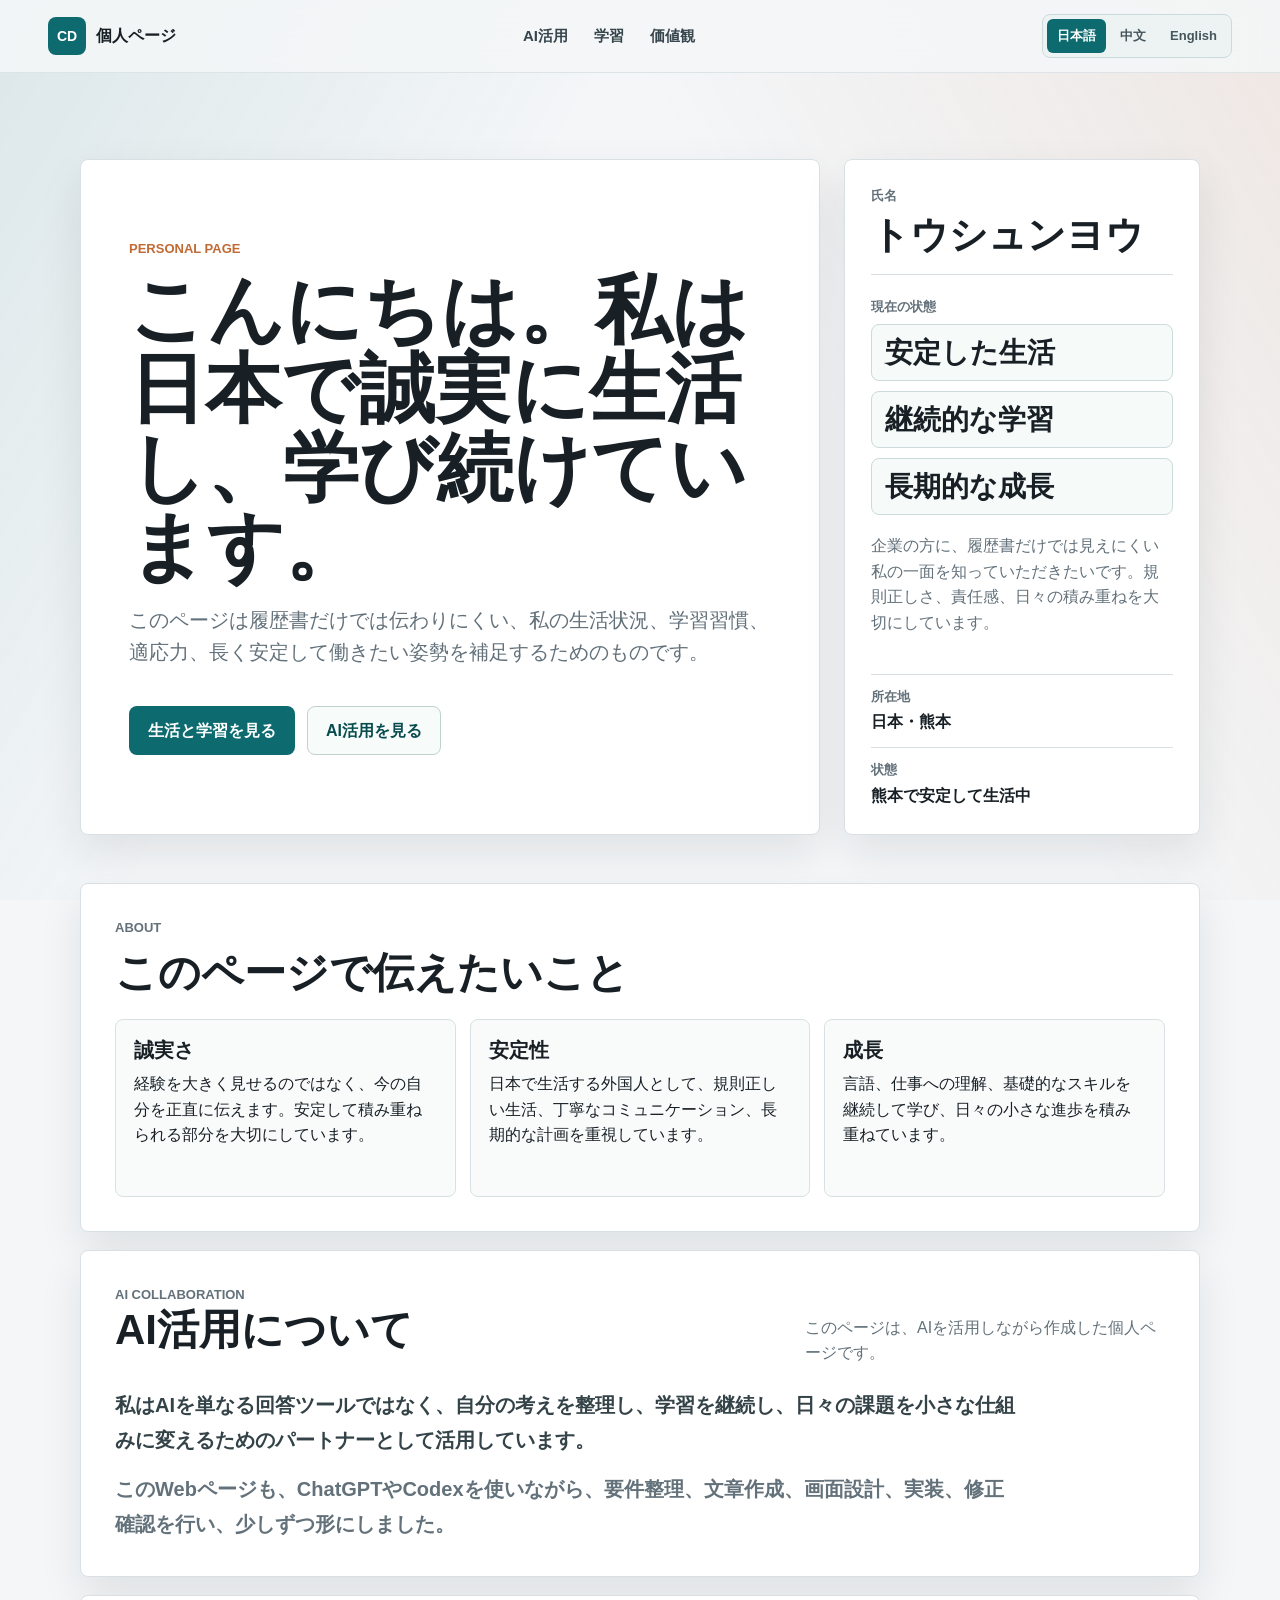
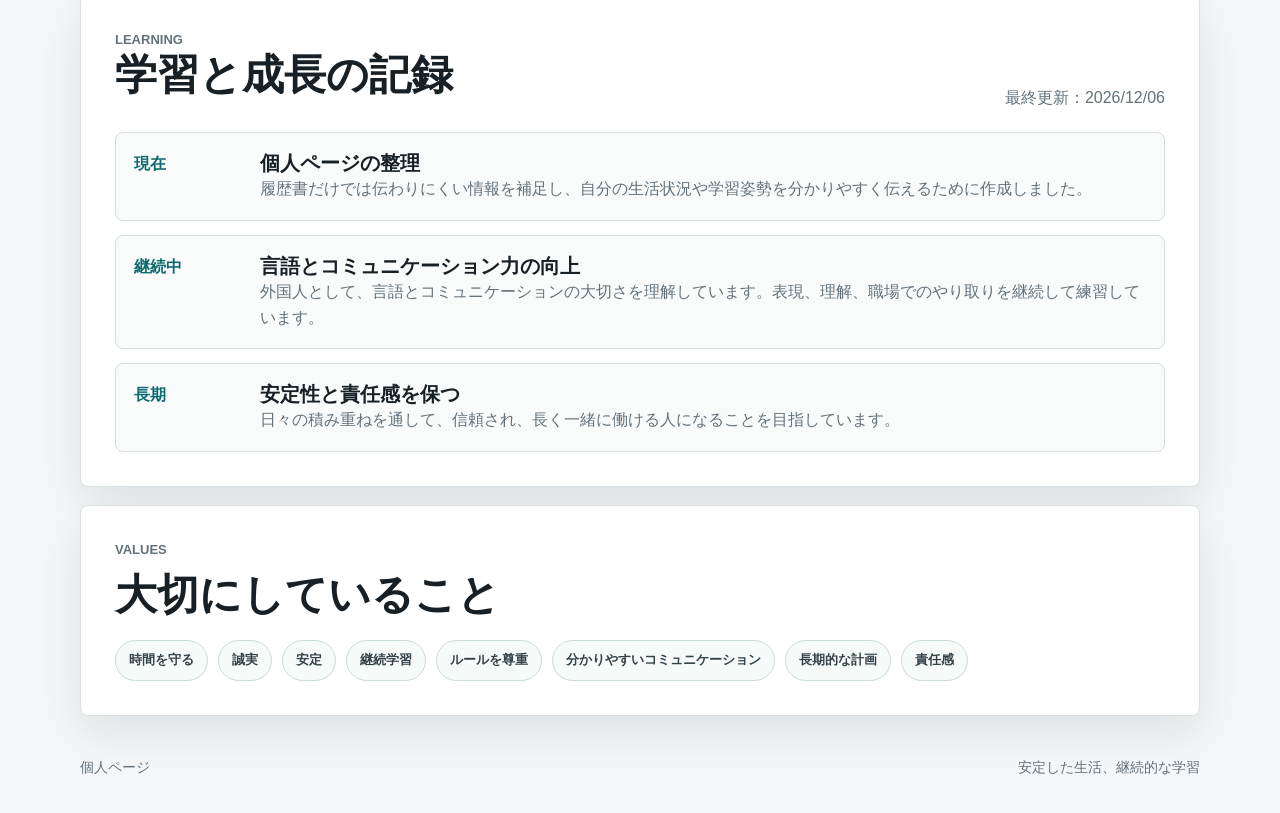
==== index.html @ b08c74b3 "Make AI section easier to find" ====
<!doctype html>
<html lang="ja">
  <head>
    <meta charset="utf-8" />
    <meta name="viewport" content="width=device-width, initial-scale=1" />
    <meta
      name="description"
      content="日本での安定した生活、学習習慣、適応力を伝える個人ページ。"
      data-i18n-attr="content:metaDescription"
    />
    <title data-i18n="pageTitle">個人ページ</title>
    <link rel="stylesheet" href="./style.css" />
  </head>
  <body>
    <header class="site-header">
      <a class="brand" href="#top" aria-label="トップへ戻る" data-i18n-attr="aria-label:brandAria">
        <span class="brand-mark">CD</span>
        <span data-i18n="brand">個人ページ</span>
      </a>
      <nav class="nav" aria-label="ページ内ナビゲーション" data-i18n-attr="aria-label:navAria">
        <a href="#ai" data-i18n="navAi">AI活用</a>
        <a href="#learning" data-i18n="navLearning">学習</a>
        <a href="#values" data-i18n="navValues">価値観</a>
      </nav>
      <div class="language-switcher" aria-label="Language selector">
        <button class="language-button active" type="button" data-lang="ja">日本語</button>
        <button class="language-button" type="button" data-lang="zh">中文</button>
        <button class="language-button" type="button" data-lang="en">English</button>
      </div>
    </header>

    <main id="top">
      <section class="hero">
        <div class="hero-content">
          <p class="eyebrow">Personal Page</p>
          <h1 data-i18n="heroTitle">こんにちは。私は日本で誠実に生活し、学び続けています。</h1>
          <p class="hero-copy" data-i18n="heroCopy">
            このページは履歴書だけでは伝わりにくい、私の生活状況、学習習慣、適応力、長く安定して働きたい姿勢を補足するためのものです。
          </p>
          <div class="hero-actions" aria-label="主な操作" data-i18n-attr="aria-label:heroActionsAria">
            <a class="button primary" href="#learning" data-i18n="heroPrimary">生活と学習を見る</a>
            <a class="button secondary" href="#ai" data-i18n="heroAi">AI活用を見る</a>
          </div>
        </div>

        <aside class="profile-panel" aria-label="個人概要" data-i18n-attr="aria-label:profileAria">
          <div class="profile-name">
            <p class="panel-label" data-i18n="nameLabel">氏名</p>
            <strong data-i18n="nameValue">トウシュンヨウ</strong>
          </div>
          <div>
            <p class="panel-label" data-i18n="profileLabel">現在の状態</p>
            <div class="profile-keywords" aria-label="現在の状態の要点" data-i18n-attr="aria-label:profileKeywordsAria">
              <span data-i18n="profileKeyword1">安定した生活</span>
              <span data-i18n="profileKeyword2">継続的な学習</span>
              <span data-i18n="profileKeyword3">長期的な成長</span>
            </div>
            <p data-i18n="profileCopy">
              企業の方に、履歴書だけでは見えにくい私の一面を知っていただきたいです。規則正しさ、責任感、日々の積み重ねを大切にしています。
            </p>
          </div>
          <dl class="quick-facts">
            <div>
              <dt data-i18n="factLocationLabel">所在地</dt>
              <dd data-i18n="factLocationValue">日本・熊本</dd>
            </div>
            <div>
              <dt data-i18n="factStatusLabel">状態</dt>
              <dd data-i18n="factStatusValue">熊本で安定して生活中</dd>
            </div>
          </dl>
        </aside>
      </section>

      <section class="section intro-section" aria-labelledby="about-title">
        <div class="section-heading">
          <p class="eyebrow">About</p>
          <h2 id="about-title" data-i18n="aboutTitle">このページで伝えたいこと</h2>
        </div>
        <div class="intro-grid">
          <article>
            <h3 data-i18n="aboutCard1Title">誠実さ</h3>
            <p data-i18n="aboutCard1Copy">経験を大きく見せるのではなく、今の自分を正直に伝えます。安定して積み重ねられる部分を大切にしています。</p>
          </article>
          <article>
            <h3 data-i18n="aboutCard2Title">安定性</h3>
            <p data-i18n="aboutCard2Copy">日本で生活する外国人として、規則正しい生活、丁寧なコミュニケーション、長期的な計画を重視しています。</p>
          </article>
          <article>
            <h3 data-i18n="aboutCard3Title">成長</h3>
            <p data-i18n="aboutCard3Copy">言語、仕事への理解、基礎的なスキルを継続して学び、日々の小さな進歩を積み重ねています。</p>
          </article>
        </div>
      </section>

      <section id="ai" class="section ai-section" aria-labelledby="ai-title">
        <div class="section-heading split">
          <div>
            <p class="eyebrow">AI Collaboration</p>
            <h2 id="ai-title" data-i18n="aiTitle">AI活用について</h2>
          </div>
          <p data-i18n="aiLead">このページは、AIを活用しながら作成した個人ページです。</p>
        </div>
        <div class="ai-copy">
          <p data-i18n="aiBody1">
            私はAIを単なる回答ツールではなく、自分の考えを整理し、学習を継続し、日々の課題を小さな仕組みに変えるためのパートナーとして活用しています。
          </p>
          <p data-i18n="aiBody2">
            このWebページも、ChatGPTやCodexを使いながら、要件整理、文章作成、画面設計、実装、修正確認を行い、少しずつ形にしました。
          </p>
        </div>
      </section>

      <section id="learning" class="section timeline-section" aria-labelledby="learning-title">
        <div class="section-heading split">
          <div>
            <p class="eyebrow">Learning</p>
            <h2 id="learning-title" data-i18n="learningTitle">学習と成長の記録</h2>
          </div>
          <p id="lastUpdated" data-i18n="lastUpdatedLoading">最終更新：読み込み中</p>
        </div>

        <div class="timeline">
          <article>
            <time datetime="2026-07" data-i18n="timeline1Time">現在</time>
            <div>
              <h3 data-i18n="timeline1Title">個人ページの整理</h3>
              <p data-i18n="timeline1Copy">履歴書だけでは伝わりにくい情報を補足し、自分の生活状況や学習姿勢を分かりやすく伝えるために作成しました。</p>
            </div>
          </article>
          <article>
            <time datetime="2026-07" data-i18n="timeline2Time">継続中</time>
            <div>
              <h3 data-i18n="timeline2Title">言語とコミュニケーション力の向上</h3>
              <p data-i18n="timeline2Copy">外国人として、言語とコミュニケーションの大切さを理解しています。表現、理解、職場でのやり取りを継続して練習しています。</p>
            </div>
          </article>
          <article>
            <time datetime="2026-07" data-i18n="timeline3Time">長期</time>
            <div>
              <h3 data-i18n="timeline3Title">安定性と責任感を保つ</h3>
              <p data-i18n="timeline3Copy">日々の積み重ねを通して、信頼され、長く一緒に働ける人になることを目指しています。</p>
            </div>
          </article>
        </div>
      </section>

      <section id="values" class="section values-section" aria-labelledby="values-title">
        <div class="section-heading">
          <p class="eyebrow">Values</p>
          <h2 id="values-title" data-i18n="valuesTitle">大切にしていること</h2>
        </div>
        <div class="skill-cloud" aria-label="価値観リスト" data-i18n-attr="aria-label:valuesAria">
          <span data-i18n="value1">時間を守る</span>
          <span data-i18n="value2">誠実</span>
          <span data-i18n="value3">安定</span>
          <span data-i18n="value4">継続学習</span>
          <span data-i18n="value5">ルールを尊重</span>
          <span data-i18n="value6">分かりやすいコミュニケーション</span>
          <span data-i18n="value7">長期的な計画</span>
          <span data-i18n="value8">責任感</span>
        </div>
      </section>

    </main>

    <footer class="site-footer">
      <span data-i18n="footerLeft">個人ページ</span>
      <span data-i18n="footerRight">安定した生活、継続的な学習</span>
    </footer>

    <script src="./app.js"></script>
  </body>
</html>
---- style.css ----
:root {
  --bg: #f4f6f8;
  --surface: #ffffff;
  --surface-soft: #eef4f3;
  --text: #182026;
  --muted: #63717a;
  --line: #d8e0e4;
  --brand: #0d6b6f;
  --brand-dark: #084b4e;
  --accent: #c26a34;
  --green: #5b8d61;
  --blue: #496f9f;
  --shadow: 0 18px 44px rgba(24, 32, 38, 0.09);
}

* {
  box-sizing: border-box;
}

html {
  scroll-behavior: smooth;
}

body {
  margin: 0;
  min-height: 100vh;
  background: var(--bg);
  color: var(--text);
  font-family: -apple-system, BlinkMacSystemFont, "Segoe UI", "PingFang SC", "Microsoft YaHei", sans-serif;
  line-height: 1.6;
}

body::before {
  position: fixed;
  inset: 0;
  z-index: -1;
  content: "";
  background:
    linear-gradient(120deg, rgba(13, 107, 111, 0.1), transparent 36%),
    linear-gradient(240deg, rgba(194, 106, 52, 0.1), transparent 38%);
}

a {
  color: inherit;
  text-decoration: none;
}

button {
  font: inherit;
}

.site-header {
  position: sticky;
  top: 0;
  z-index: 10;
  display: flex;
  align-items: center;
  justify-content: space-between;
  gap: 16px;
  padding: 14px clamp(16px, 4vw, 48px);
  background: rgba(244, 246, 248, 0.88);
  border-bottom: 1px solid rgba(216, 224, 228, 0.8);
  backdrop-filter: blur(16px);
}

.brand,
.nav,
.language-switcher,
.hero-actions {
  display: flex;
  align-items: center;
}

.brand {
  gap: 10px;
  font-weight: 800;
}

.brand-mark {
  display: grid;
  width: 38px;
  height: 38px;
  place-items: center;
  color: #fff;
  background: var(--brand);
  border-radius: 8px;
  font-size: 14px;
  letter-spacing: 0;
}

.nav {
  gap: clamp(12px, 3vw, 26px);
  color: #37464d;
  font-size: 15px;
  font-weight: 700;
}

.nav a:hover {
  color: var(--brand);
}

.language-switcher {
  gap: 4px;
  padding: 4px;
  background: #edf3f3;
  border: 1px solid #cbdadb;
  border-radius: 8px;
}

.language-button {
  min-height: 34px;
  padding: 6px 10px;
  border: 0;
  border-radius: 6px;
  background: transparent;
  color: #46565d;
  cursor: pointer;
  font-size: 13px;
  font-weight: 800;
}

.language-button:hover,
.language-button.active {
  color: #fff;
  background: var(--brand);
}

main {
  width: min(1120px, calc(100% - 32px));
  margin: 0 auto;
}

.hero {
  display: grid;
  grid-template-columns: minmax(0, 1.35fr) minmax(300px, 0.65fr);
  gap: 24px;
  align-items: stretch;
  padding: clamp(34px, 8vw, 86px) 0 30px;
}

.hero-content {
  display: grid;
  align-content: center;
  min-height: 560px;
  padding: clamp(22px, 5vw, 48px);
  background: var(--surface);
  border: 1px solid var(--line);
  border-radius: 8px;
  box-shadow: var(--shadow);
}

.eyebrow {
  margin: 0 0 10px;
  color: var(--accent);
  font-size: 13px;
  font-weight: 900;
  letter-spacing: 0;
  text-transform: uppercase;
}

h1,
h2,
h3,
p {
  margin-top: 0;
}

h1 {
  max-width: 760px;
  margin-bottom: 18px;
  font-size: clamp(38px, 7vw, 76px);
  line-height: 1.04;
}

h2 {
  margin-bottom: 12px;
  font-size: clamp(26px, 4vw, 42px);
  line-height: 1.14;
}

h3 {
  margin-bottom: 8px;
  font-size: 20px;
  line-height: 1.25;
}

.hero-copy {
  max-width: 640px;
  color: var(--muted);
  font-size: clamp(17px, 2vw, 20px);
}

.hero-actions {
  flex-wrap: wrap;
  gap: 12px;
  margin-top: 18px;
}

.button {
  display: inline-flex;
  align-items: center;
  justify-content: center;
  min-height: 46px;
  padding: 11px 18px;
  border: 1px solid transparent;
  border-radius: 8px;
  cursor: pointer;
  font-weight: 800;
}

.button.primary {
  color: #fff;
  background: var(--brand);
}

.button.primary:hover {
  background: var(--brand-dark);
}

.button.secondary {
  color: var(--brand-dark);
  background: #f7fbfa;
  border-color: #bed2d0;
}

.button.secondary:hover {
  background: #e8f1f0;
}

.profile-panel,
.section {
  background: var(--surface);
  border: 1px solid var(--line);
  border-radius: 8px;
  box-shadow: var(--shadow);
}

.profile-panel {
  display: grid;
  align-content: end;
  gap: 22px;
  padding: 26px;
}

.panel-label {
  margin-bottom: 6px;
  color: var(--brand);
  font-size: 13px;
  font-weight: 900;
}

.profile-name {
  padding-bottom: 18px;
  border-bottom: 1px solid var(--line);
}

.profile-name strong {
  display: block;
  color: var(--text);
  font-size: clamp(28px, 3vw, 42px);
  font-weight: 900;
  line-height: 1.12;
}

.profile-keywords {
  display: grid;
  gap: 10px;
  margin: 0 0 18px;
}

.profile-keywords span {
  display: block;
  padding: 11px 13px;
  color: var(--text);
  background: #f6faf9;
  border: 1px solid #cbdadb;
  border-radius: 8px;
  font-size: clamp(22px, 2.2vw, 30px);
  font-weight: 900;
  line-height: 1.18;
}

.profile-panel p,
.section-heading p,
.timeline p,
.site-footer {
  color: var(--muted);
}

.quick-facts {
  display: grid;
  gap: 12px;
  margin: 0;
}

.quick-facts div {
  padding-top: 12px;
  border-top: 1px solid var(--line);
}

.quick-facts dt {
  color: var(--muted);
  font-size: 13px;
  font-weight: 800;
}

.quick-facts dd {
  margin: 2px 0 0;
  font-weight: 800;
}

.section {
  margin: 18px 0;
  padding: clamp(20px, 4vw, 34px);
}

.section-heading {
  max-width: 720px;
  margin-bottom: 22px;
}

.section-heading.split {
  display: flex;
  align-items: end;
  justify-content: space-between;
  gap: 24px;
  max-width: none;
}

.section-heading.split p {
  max-width: 360px;
  margin-bottom: 0;
}

.intro-grid {
  display: grid;
  gap: 14px;
}

.intro-grid {
  grid-template-columns: repeat(3, minmax(0, 1fr));
}

.intro-grid article {
  min-height: 178px;
  padding: 18px;
  background: #f9fbfb;
  border: 1px solid var(--line);
  border-radius: 8px;
}

.intro-grid p {
  margin-bottom: 0;
}

.ai-copy {
  display: grid;
  gap: 14px;
  max-width: 900px;
}

.ai-copy p {
  margin: 0;
  color: var(--muted);
  font-size: clamp(17px, 2vw, 20px);
  font-weight: 750;
  line-height: 1.75;
}

.ai-copy p:first-child {
  color: #344348;
}

.skill-cloud span {
  border: 1px solid #cbdadb;
  border-radius: 999px;
  background: #f6faf9;
  color: #344348;
  font-size: 13px;
  font-weight: 800;
}

.skill-cloud {
  display: flex;
  flex-wrap: wrap;
  gap: 10px;
}

.skill-cloud span {
  padding: 9px 13px;
}

.timeline {
  display: grid;
  gap: 14px;
}

.timeline article {
  display: grid;
  grid-template-columns: 108px 1fr;
  gap: 18px;
  padding: 18px;
  background: #f9fbfb;
  border: 1px solid var(--line);
  border-radius: 8px;
}

.timeline time {
  color: var(--brand);
  font-weight: 900;
}

.timeline h3,
.timeline p {
  margin-bottom: 0;
}

.site-footer {
  display: flex;
  align-items: center;
  justify-content: space-between;
  gap: 16px;
  width: min(1120px, calc(100% - 32px));
  margin: 0 auto;
  padding: 22px 0 34px;
  font-size: 14px;
}

@media (max-width: 900px) {
  .site-header {
    flex-wrap: wrap;
  }

  .language-switcher {
    order: 3;
    width: 100%;
    justify-content: stretch;
  }

  .language-button {
    flex: 1;
  }

  .hero {
    grid-template-columns: 1fr;
    padding-top: 28px;
  }

  .hero-content {
    min-height: auto;
  }

  .profile-panel {
    align-content: start;
  }

  .intro-grid {
    grid-template-columns: 1fr;
  }

  .section-heading.split {
    display: grid;
  }
}

@media (max-width: 640px) {
  .site-header {
    align-items: flex-start;
    gap: 12px;
  }

  .nav {
    gap: 10px;
    font-size: 14px;
  }

  .language-button {
    padding-inline: 6px;
  }

  main,
  .site-footer {
    width: min(100% - 20px, 1120px);
  }

  .hero {
    gap: 12px;
    padding-bottom: 12px;
  }

  .hero-content,
  .profile-panel,
  .section {
    padding: 18px;
  }

  h1 {
    font-size: 38px;
  }

  h2 {
    font-size: 28px;
  }

  .hero-actions {
    display: grid;
    grid-template-columns: 1fr;
  }

  .button {
    width: 100%;
  }

  .timeline article {
    grid-template-columns: 1fr;
    gap: 8px;
  }

  .site-footer {
    display: grid;
  }
}
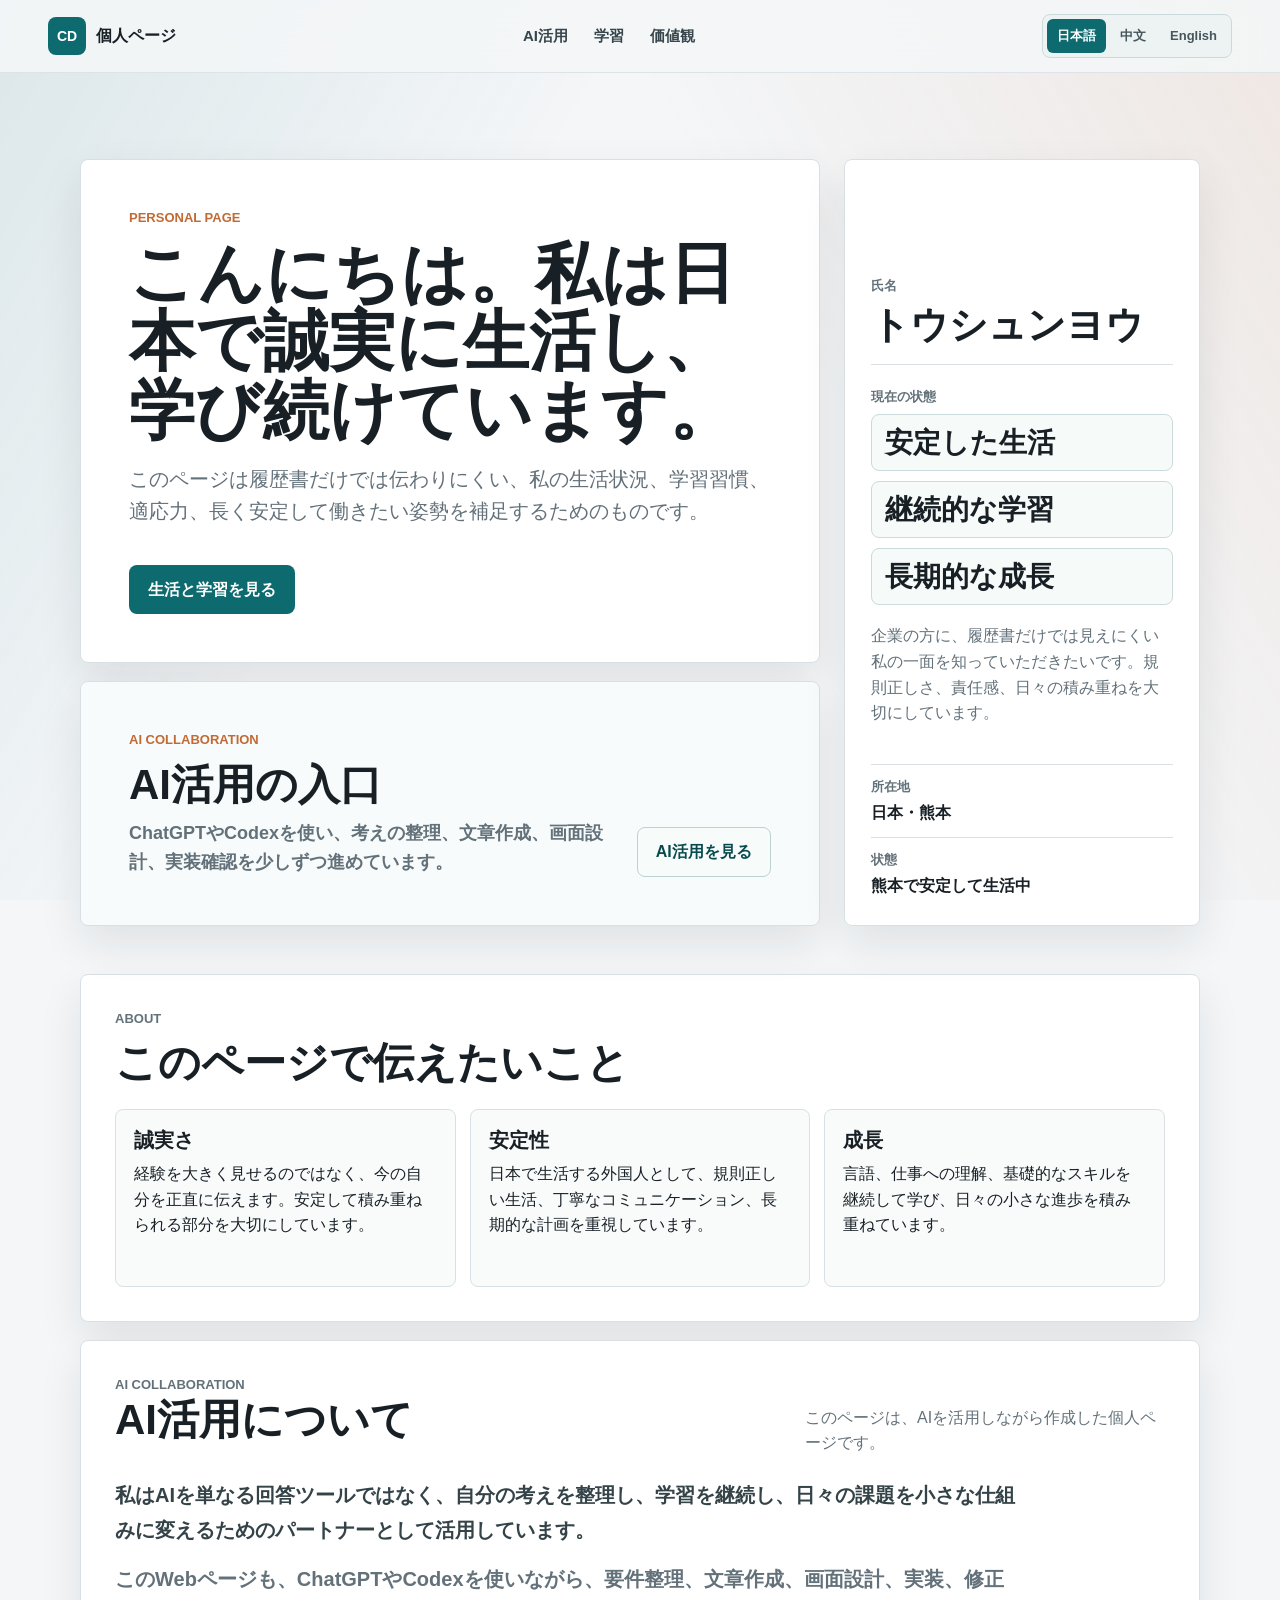
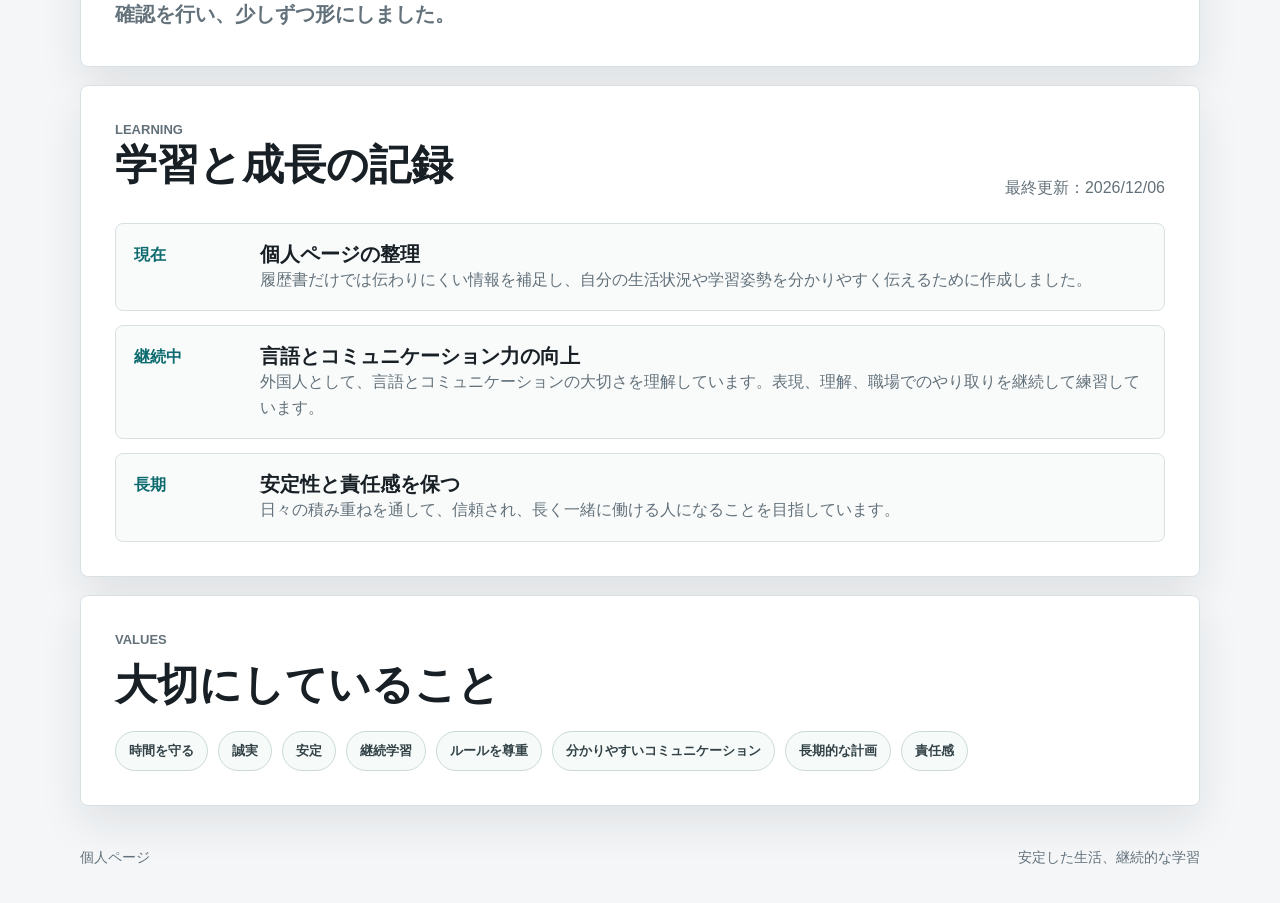
==== commit 0f39e3e2: "Split hero with AI entry card" ====
--- a/index.html
+++ b/index.html
@@ -31,16 +31,28 @@
 
     <main id="top">
       <section class="hero">
-        <div class="hero-content">
-          <p class="eyebrow">Personal Page</p>
-          <h1 data-i18n="heroTitle">こんにちは。私は日本で誠実に生活し、学び続けています。</h1>
-          <p class="hero-copy" data-i18n="heroCopy">
-            このページは履歴書だけでは伝わりにくい、私の生活状況、学習習慣、適応力、長く安定して働きたい姿勢を補足するためのものです。
-          </p>
-          <div class="hero-actions" aria-label="主な操作" data-i18n-attr="aria-label:heroActionsAria">
-            <a class="button primary" href="#learning" data-i18n="heroPrimary">生活と学習を見る</a>
+        <div class="hero-stack">
+          <div class="hero-content">
+            <p class="eyebrow">Personal Page</p>
+            <h1 data-i18n="heroTitle">こんにちは。私は日本で誠実に生活し、学び続けています。</h1>
+            <p class="hero-copy" data-i18n="heroCopy">
+              このページは履歴書だけでは伝わりにくい、私の生活状況、学習習慣、適応力、長く安定して働きたい姿勢を補足するためのものです。
+            </p>
+            <div class="hero-actions" aria-label="主な操作" data-i18n-attr="aria-label:heroActionsAria">
+              <a class="button primary" href="#learning" data-i18n="heroPrimary">生活と学習を見る</a>
+            </div>
+          </div>
+
+          <article class="hero-ai-card" aria-labelledby="hero-ai-title">
+            <div>
+              <p class="eyebrow">AI Collaboration</p>
+              <h2 id="hero-ai-title" data-i18n="heroAiTitle">AI活用の入口</h2>
+              <p data-i18n="heroAiCopy">
+                ChatGPTやCodexを使い、考えの整理、文章作成、画面設計、実装確認を少しずつ進めています。
+              </p>
+            </div>
             <a class="button secondary" href="#ai" data-i18n="heroAi">AI活用を見る</a>
-          </div>
+          </article>
         </div>
 
         <aside class="profile-panel" aria-label="個人概要" data-i18n-attr="aria-label:profileAria">
--- a/style.css
+++ b/style.css
@@ -138,15 +138,33 @@
   padding: clamp(34px, 8vw, 86px) 0 30px;
 }
 
-.hero-content {
-  display: grid;
-  align-content: center;
-  min-height: 560px;
+.hero-stack {
+  display: grid;
+  grid-template-rows: minmax(0, 1.35fr) auto;
+  gap: 18px;
+}
+
+.hero-content,
+.hero-ai-card {
+  display: grid;
   padding: clamp(22px, 5vw, 48px);
   background: var(--surface);
   border: 1px solid var(--line);
   border-radius: 8px;
   box-shadow: var(--shadow);
+}
+
+.hero-content {
+  align-content: center;
+  min-height: 348px;
+}
+
+.hero-ai-card {
+  grid-template-columns: minmax(0, 1fr) auto;
+  align-items: end;
+  gap: 18px;
+  min-height: 190px;
+  background: #f8fbfb;
 }
 
 .eyebrow {
@@ -168,7 +186,7 @@
 h1 {
   max-width: 760px;
   margin-bottom: 18px;
-  font-size: clamp(38px, 7vw, 76px);
+  font-size: clamp(38px, 6vw, 66px);
   line-height: 1.04;
 }
 
@@ -188,6 +206,19 @@
   max-width: 640px;
   color: var(--muted);
   font-size: clamp(17px, 2vw, 20px);
+}
+
+.hero-ai-card h2 {
+  margin-bottom: 10px;
+  font-size: clamp(28px, 3.4vw, 42px);
+}
+
+.hero-ai-card p:not(.eyebrow) {
+  max-width: 620px;
+  margin-bottom: 0;
+  color: var(--muted);
+  font-size: clamp(16px, 1.8vw, 18px);
+  font-weight: 750;
 }
 
 .hero-actions {
@@ -450,6 +481,14 @@
     min-height: auto;
   }
 
+  .hero-stack {
+    grid-template-rows: auto;
+  }
+
+  .hero-ai-card {
+    grid-template-columns: 1fr;
+  }
+
   .profile-panel {
     align-content: start;
   }
@@ -489,6 +528,7 @@
   }
 
   .hero-content,
+  .hero-ai-card,
   .profile-panel,
   .section {
     padding: 18px;
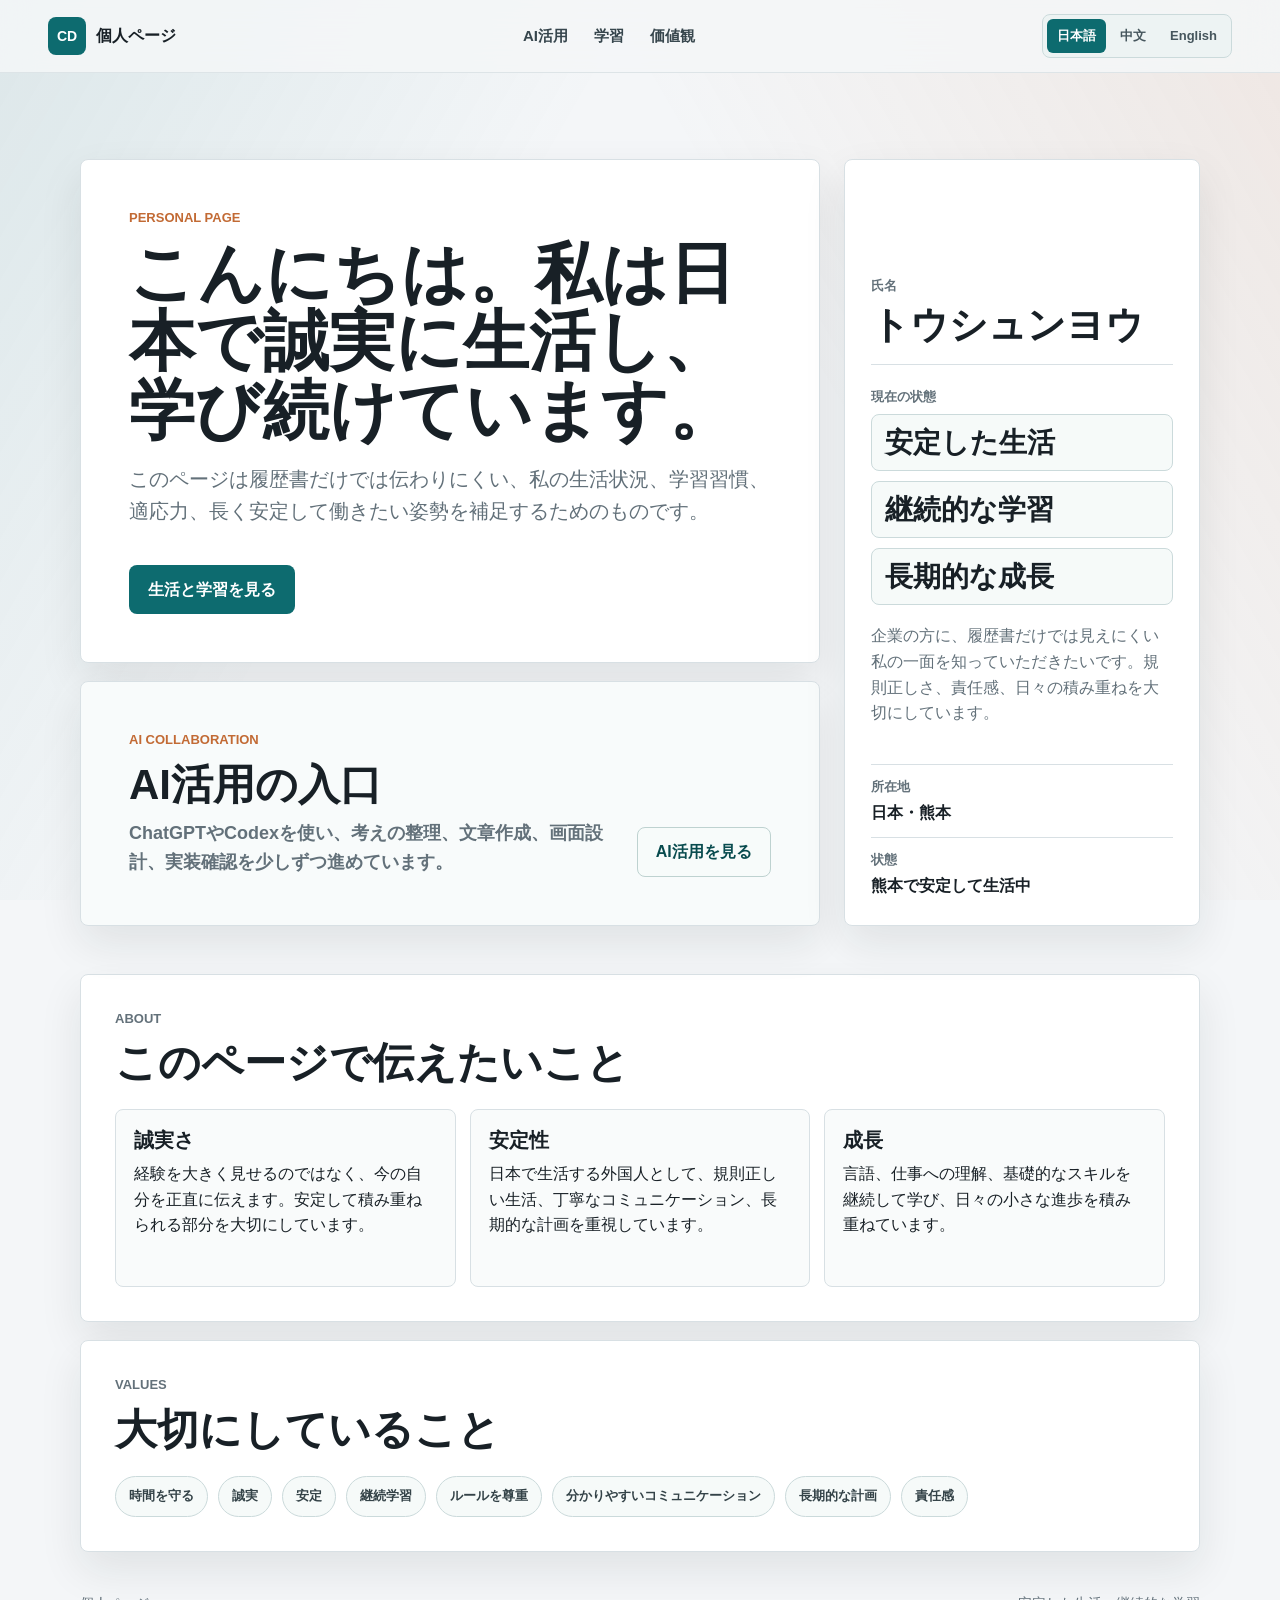
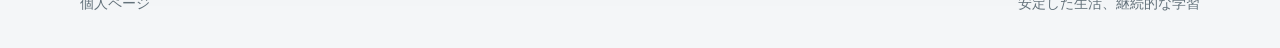
==== commit ecb3d705: "Add separate life and AI pages" ====
--- a/index.html
+++ b/index.html
@@ -18,8 +18,8 @@
         <span data-i18n="brand">個人ページ</span>
       </a>
       <nav class="nav" aria-label="ページ内ナビゲーション" data-i18n-attr="aria-label:navAria">
-        <a href="#ai" data-i18n="navAi">AI活用</a>
-        <a href="#learning" data-i18n="navLearning">学習</a>
+        <a href="./ai.html" data-i18n="navAi">AI活用</a>
+        <a href="./life-learning.html" data-i18n="navLearning">学習</a>
         <a href="#values" data-i18n="navValues">価値観</a>
       </nav>
       <div class="language-switcher" aria-label="Language selector">
@@ -39,7 +39,7 @@
               このページは履歴書だけでは伝わりにくい、私の生活状況、学習習慣、適応力、長く安定して働きたい姿勢を補足するためのものです。
             </p>
             <div class="hero-actions" aria-label="主な操作" data-i18n-attr="aria-label:heroActionsAria">
-              <a class="button primary" href="#learning" data-i18n="heroPrimary">生活と学習を見る</a>
+              <a class="button primary" href="./life-learning.html" data-i18n="heroPrimary">生活と学習を見る</a>
             </div>
           </div>
 
@@ -51,7 +51,7 @@
                 ChatGPTやCodexを使い、考えの整理、文章作成、画面設計、実装確認を少しずつ進めています。
               </p>
             </div>
-            <a class="button secondary" href="#ai" data-i18n="heroAi">AI活用を見る</a>
+            <a class="button secondary" href="./ai.html" data-i18n="heroAi">AI活用を見る</a>
           </article>
         </div>
 
@@ -105,58 +105,6 @@
         </div>
       </section>
 
-      <section id="ai" class="section ai-section" aria-labelledby="ai-title">
-        <div class="section-heading split">
-          <div>
-            <p class="eyebrow">AI Collaboration</p>
-            <h2 id="ai-title" data-i18n="aiTitle">AI活用について</h2>
-          </div>
-          <p data-i18n="aiLead">このページは、AIを活用しながら作成した個人ページです。</p>
-        </div>
-        <div class="ai-copy">
-          <p data-i18n="aiBody1">
-            私はAIを単なる回答ツールではなく、自分の考えを整理し、学習を継続し、日々の課題を小さな仕組みに変えるためのパートナーとして活用しています。
-          </p>
-          <p data-i18n="aiBody2">
-            このWebページも、ChatGPTやCodexを使いながら、要件整理、文章作成、画面設計、実装、修正確認を行い、少しずつ形にしました。
-          </p>
-        </div>
-      </section>
-
-      <section id="learning" class="section timeline-section" aria-labelledby="learning-title">
-        <div class="section-heading split">
-          <div>
-            <p class="eyebrow">Learning</p>
-            <h2 id="learning-title" data-i18n="learningTitle">学習と成長の記録</h2>
-          </div>
-          <p id="lastUpdated" data-i18n="lastUpdatedLoading">最終更新：読み込み中</p>
-        </div>
-
-        <div class="timeline">
-          <article>
-            <time datetime="2026-07" data-i18n="timeline1Time">現在</time>
-            <div>
-              <h3 data-i18n="timeline1Title">個人ページの整理</h3>
-              <p data-i18n="timeline1Copy">履歴書だけでは伝わりにくい情報を補足し、自分の生活状況や学習姿勢を分かりやすく伝えるために作成しました。</p>
-            </div>
-          </article>
-          <article>
-            <time datetime="2026-07" data-i18n="timeline2Time">継続中</time>
-            <div>
-              <h3 data-i18n="timeline2Title">言語とコミュニケーション力の向上</h3>
-              <p data-i18n="timeline2Copy">外国人として、言語とコミュニケーションの大切さを理解しています。表現、理解、職場でのやり取りを継続して練習しています。</p>
-            </div>
-          </article>
-          <article>
-            <time datetime="2026-07" data-i18n="timeline3Time">長期</time>
-            <div>
-              <h3 data-i18n="timeline3Title">安定性と責任感を保つ</h3>
-              <p data-i18n="timeline3Copy">日々の積み重ねを通して、信頼され、長く一緒に働ける人になることを目指しています。</p>
-            </div>
-          </article>
-        </div>
-      </section>
-
       <section id="values" class="section values-section" aria-labelledby="values-title">
         <div class="section-heading">
           <p class="eyebrow">Values</p>
--- a/style.css
+++ b/style.css
@@ -345,6 +345,35 @@
   padding: clamp(20px, 4vw, 34px);
 }
 
+.detail-page {
+  padding: clamp(28px, 6vw, 72px) 0 30px;
+}
+
+.detail-hero {
+  padding: clamp(24px, 6vw, 54px);
+  background: var(--surface);
+  border: 1px solid var(--line);
+  border-radius: 8px;
+  box-shadow: var(--shadow);
+}
+
+.detail-hero h1 {
+  max-width: 880px;
+  font-size: clamp(42px, 7vw, 78px);
+}
+
+.detail-copy {
+  max-width: 820px;
+  margin-bottom: 0;
+  color: var(--muted);
+  font-size: clamp(17px, 2vw, 21px);
+  font-weight: 750;
+}
+
+.detail-section {
+  margin-top: 18px;
+}
+
 .section-heading {
   max-width: 720px;
   margin-bottom: 22px;
@@ -382,6 +411,23 @@
 
 .intro-grid p {
   margin-bottom: 0;
+}
+
+.detail-list {
+  display: grid;
+  gap: 14px;
+}
+
+.detail-list article {
+  padding: 20px;
+  background: #f9fbfb;
+  border: 1px solid var(--line);
+  border-radius: 8px;
+}
+
+.detail-list p {
+  margin-bottom: 0;
+  color: var(--muted);
 }
 
 .ai-copy {
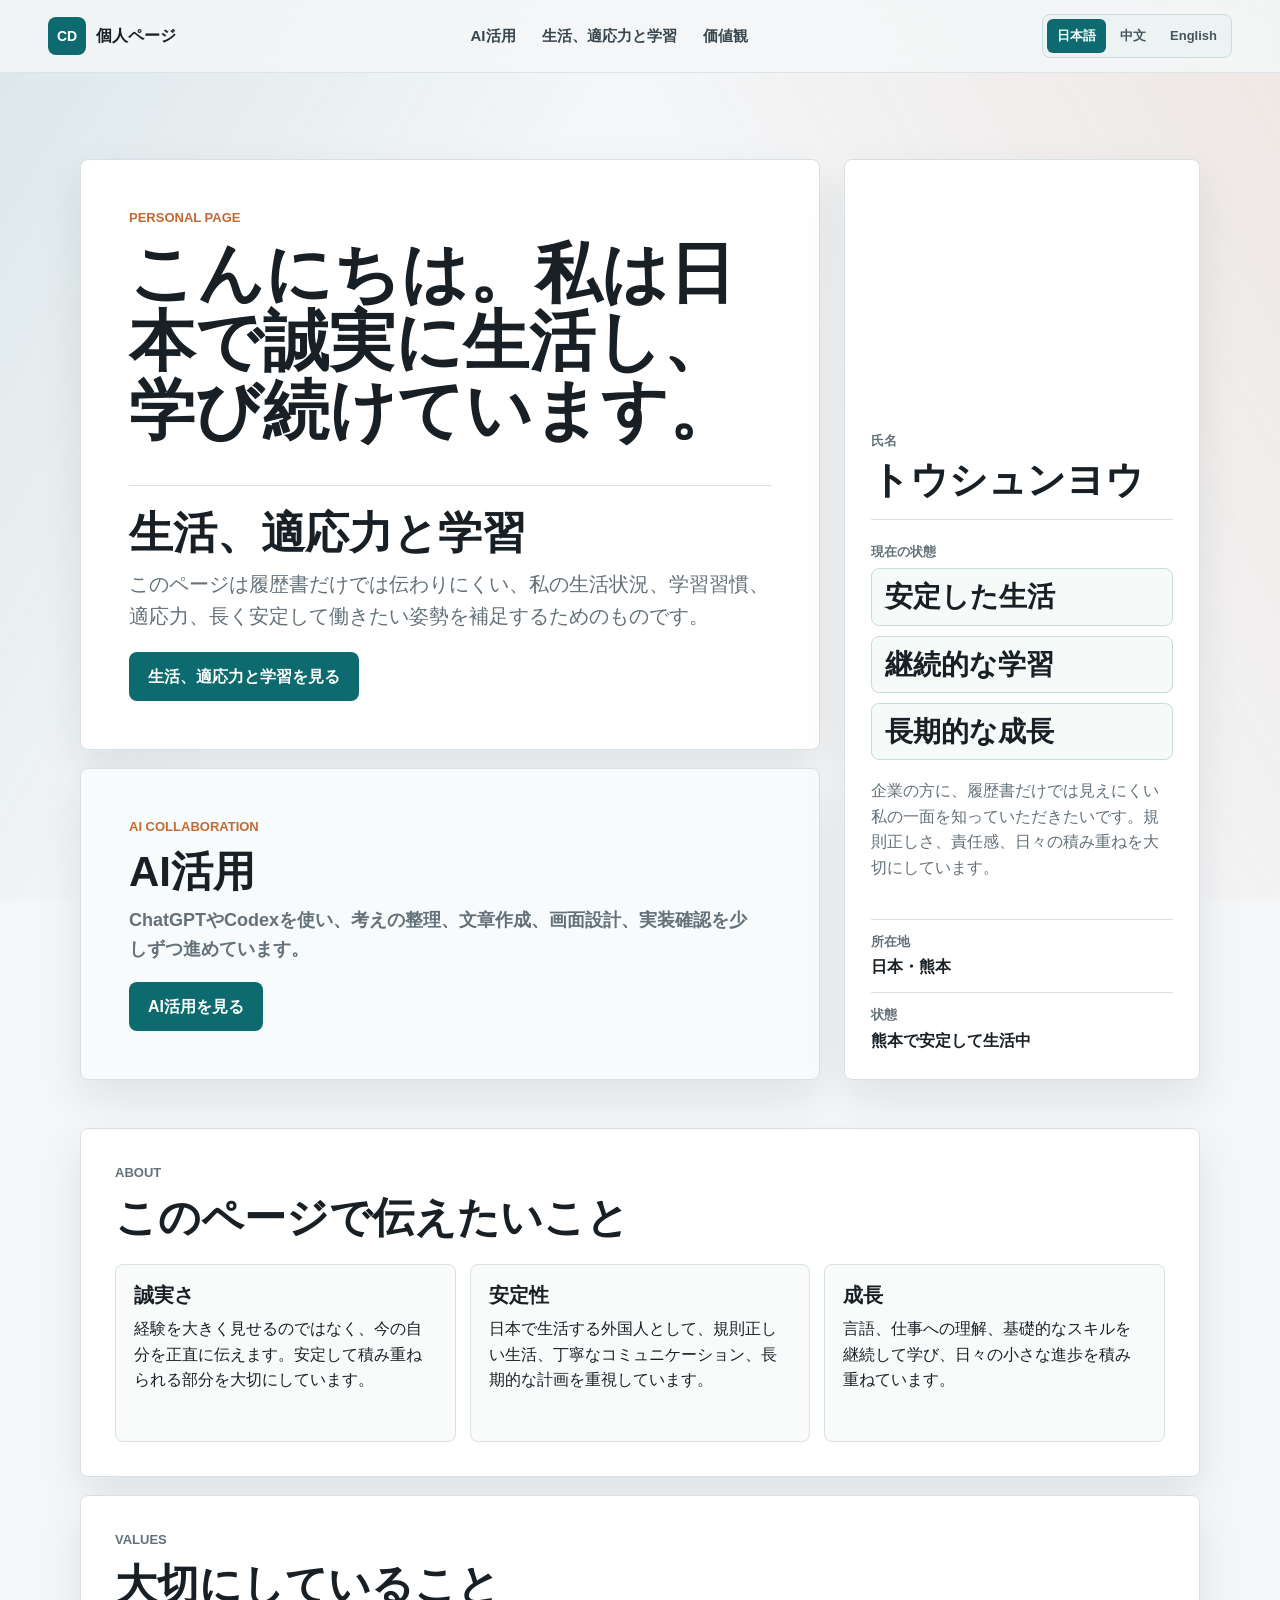
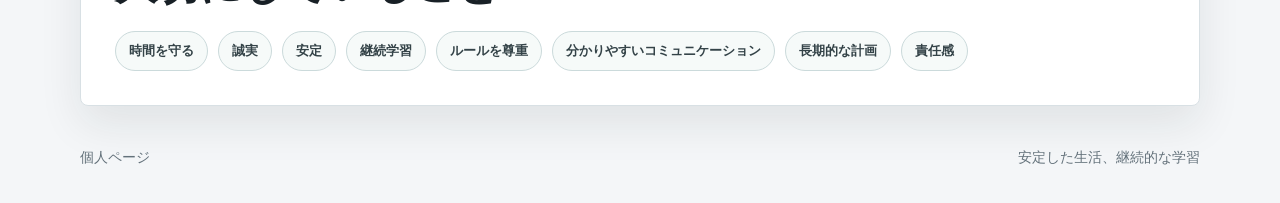
==== commit 8d4b832b: "Refine homepage entry sections" ====
--- a/index.html
+++ b/index.html
@@ -35,23 +35,26 @@
           <div class="hero-content">
             <p class="eyebrow">Personal Page</p>
             <h1 data-i18n="heroTitle">こんにちは。私は日本で誠実に生活し、学び続けています。</h1>
-            <p class="hero-copy" data-i18n="heroCopy">
-              このページは履歴書だけでは伝わりにくい、私の生活状況、学習習慣、適応力、長く安定して働きたい姿勢を補足するためのものです。
-            </p>
-            <div class="hero-actions" aria-label="主な操作" data-i18n-attr="aria-label:heroActionsAria">
-              <a class="button primary" href="./life-learning.html" data-i18n="heroPrimary">生活と学習を見る</a>
+            <div class="hero-intro-panel">
+              <h2 data-i18n="heroLifeTitle">生活、適応力と学習</h2>
+              <p class="hero-copy" data-i18n="heroCopy">
+                このページは履歴書だけでは伝わりにくい、私の生活状況、学習習慣、適応力、長く安定して働きたい姿勢を補足するためのものです。
+              </p>
+              <div class="hero-actions" aria-label="主な操作" data-i18n-attr="aria-label:heroActionsAria">
+                <a class="button primary" href="./life-learning.html" data-i18n="heroPrimary">生活、適応力と学習を見る</a>
+              </div>
             </div>
           </div>
 
           <article class="hero-ai-card" aria-labelledby="hero-ai-title">
             <div>
               <p class="eyebrow">AI Collaboration</p>
-              <h2 id="hero-ai-title" data-i18n="heroAiTitle">AI活用の入口</h2>
+              <h2 id="hero-ai-title" data-i18n="heroAiTitle">AI活用</h2>
               <p data-i18n="heroAiCopy">
                 ChatGPTやCodexを使い、考えの整理、文章作成、画面設計、実装確認を少しずつ進めています。
               </p>
             </div>
-            <a class="button secondary" href="./ai.html" data-i18n="heroAi">AI活用を見る</a>
+            <a class="button primary" href="./ai.html" data-i18n="heroAi">AI活用を見る</a>
           </article>
         </div>
 
--- a/style.css
+++ b/style.css
@@ -159,9 +159,19 @@
   min-height: 348px;
 }
 
+.hero-intro-panel {
+  margin-top: 22px;
+  padding-top: 22px;
+  border-top: 1px solid var(--line);
+}
+
+.hero-intro-panel h2 {
+  margin-bottom: 10px;
+  font-size: clamp(28px, 3.8vw, 44px);
+}
+
 .hero-ai-card {
-  grid-template-columns: minmax(0, 1fr) auto;
-  align-items: end;
+  align-content: center;
   gap: 18px;
   min-height: 190px;
   background: #f8fbfb;
@@ -221,6 +231,10 @@
   font-weight: 750;
 }
 
+.hero-ai-card .button {
+  justify-self: start;
+}
+
 .hero-actions {
   flex-wrap: wrap;
   gap: 12px;
@@ -428,6 +442,74 @@
 .detail-list p {
   margin-bottom: 0;
   color: var(--muted);
+}
+
+.media-grid {
+  display: grid;
+  grid-template-columns: repeat(3, minmax(0, 1fr));
+  gap: 14px;
+}
+
+.media-card {
+  overflow: hidden;
+  background: #f9fbfb;
+  border: 1px solid var(--line);
+  border-radius: 8px;
+}
+
+.media-card h3,
+.media-card p {
+  margin-right: 18px;
+  margin-left: 18px;
+}
+
+.media-card h3 {
+  margin-top: 18px;
+}
+
+.media-card p {
+  margin-bottom: 18px;
+  color: var(--muted);
+}
+
+.media-placeholder {
+  display: grid;
+  min-height: 180px;
+  place-items: center;
+  border-bottom: 1px solid var(--line);
+}
+
+.media-placeholder span {
+  display: inline-flex;
+  min-width: 86px;
+  min-height: 36px;
+  align-items: center;
+  justify-content: center;
+  color: #fff;
+  background: rgba(24, 32, 38, 0.78);
+  border-radius: 8px;
+  font-size: 13px;
+  font-weight: 900;
+  letter-spacing: 0;
+  text-transform: uppercase;
+}
+
+.image-placeholder {
+  background:
+    linear-gradient(135deg, rgba(13, 107, 111, 0.18), rgba(73, 111, 159, 0.18)),
+    #edf4f4;
+}
+
+.video-placeholder {
+  background:
+    linear-gradient(135deg, rgba(194, 106, 52, 0.2), rgba(13, 107, 111, 0.14)),
+    #f4f1ed;
+}
+
+.result-placeholder {
+  background:
+    linear-gradient(135deg, rgba(91, 141, 97, 0.2), rgba(73, 111, 159, 0.16)),
+    #eef5ef;
 }
 
 .ai-copy {
@@ -543,6 +625,10 @@
     grid-template-columns: 1fr;
   }
 
+  .media-grid {
+    grid-template-columns: 1fr;
+  }
+
   .section-heading.split {
     display: grid;
   }
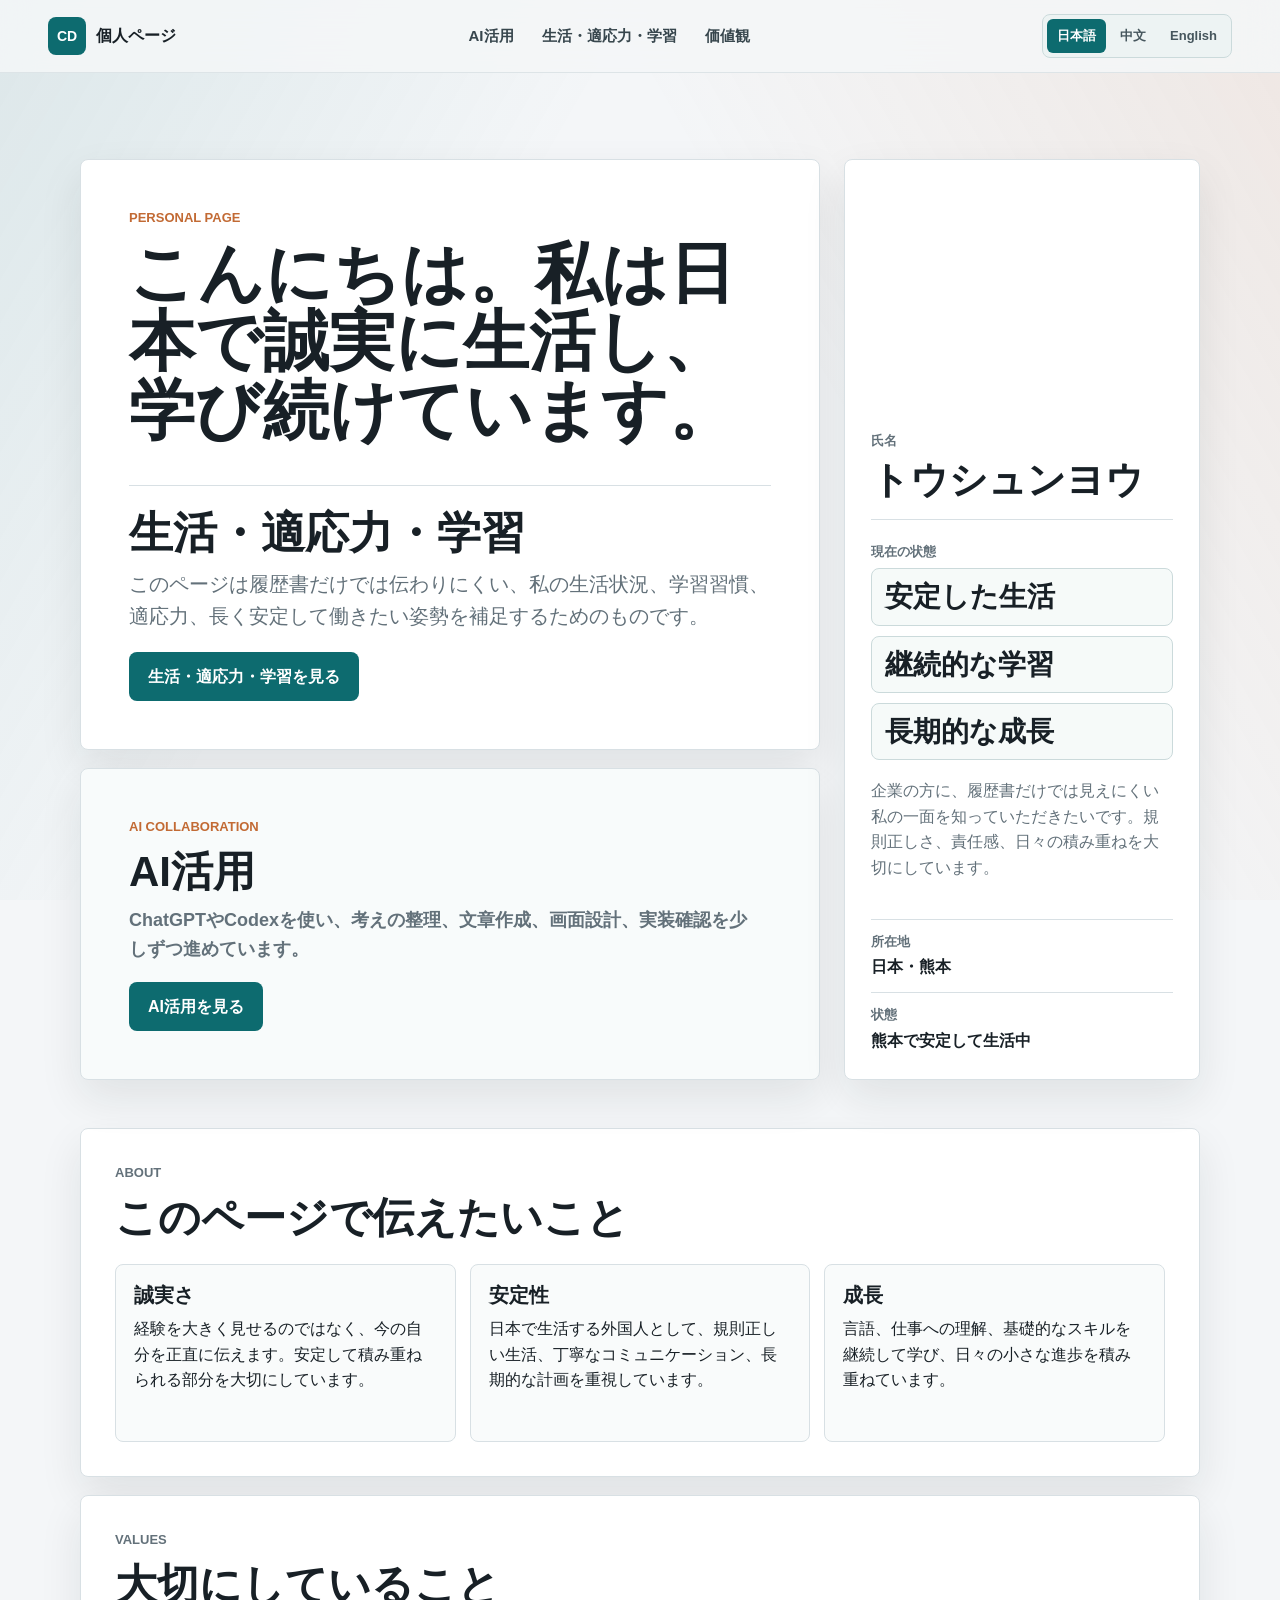
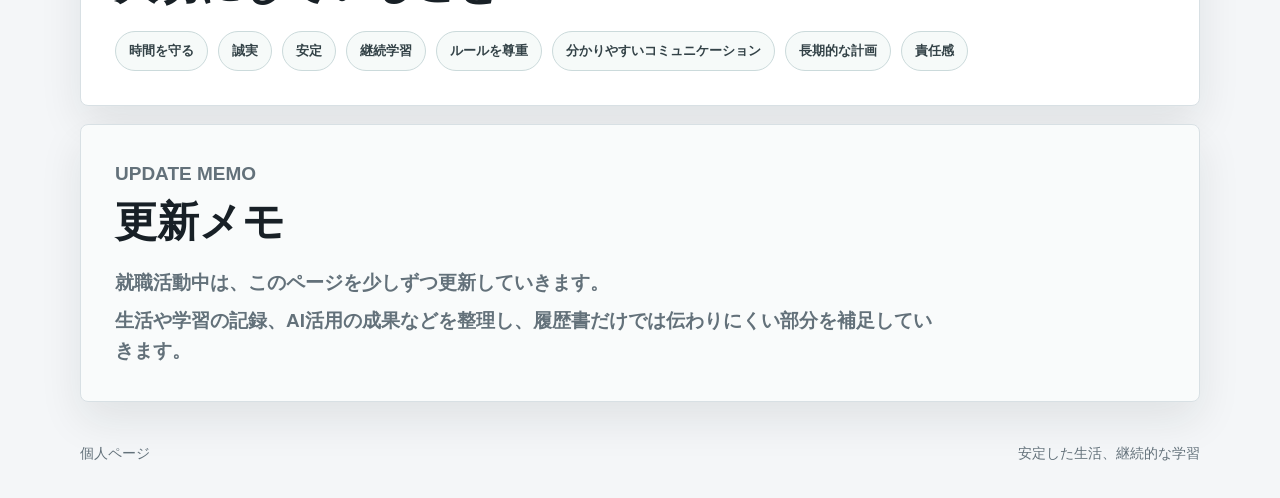
==== commit 8931eaf8: "Add update memo and refine navigation" ====
--- a/index.html
+++ b/index.html
@@ -125,6 +125,19 @@
         </div>
       </section>
 
+      <section class="section update-section" aria-labelledby="update-title">
+        <div class="section-heading">
+          <p class="eyebrow">Update Memo</p>
+          <h2 id="update-title" data-i18n="updateTitle">更新メモ</h2>
+        </div>
+        <p data-i18n="updateCopy1">
+          就職活動中は、このページを少しずつ更新していきます。
+        </p>
+        <p data-i18n="updateCopy2">
+          生活や学習の記録、AI活用の成果などを整理し、履歴書だけでは伝わりにくい部分を補足していきます。
+        </p>
+      </section>
+
     </main>
 
     <footer class="site-footer">
--- a/style.css
+++ b/style.css
@@ -89,10 +89,15 @@
 }
 
 .nav {
-  gap: clamp(12px, 3vw, 26px);
+  gap: clamp(14px, 3vw, 28px);
   color: #37464d;
   font-size: 15px;
-  font-weight: 700;
+  font-weight: 750;
+  line-height: 1.3;
+}
+
+.nav a {
+  white-space: nowrap;
 }
 
 .nav a:hover {
@@ -549,6 +554,22 @@
   padding: 9px 13px;
 }
 
+.update-section {
+  background: #f9fbfb;
+}
+
+.update-section p {
+  max-width: 820px;
+  margin-bottom: 8px;
+  color: var(--muted);
+  font-size: clamp(16px, 2vw, 19px);
+  font-weight: 750;
+}
+
+.update-section p:last-child {
+  margin-bottom: 0;
+}
+
 .timeline {
   display: grid;
   gap: 14px;
@@ -643,6 +664,11 @@
   .nav {
     gap: 10px;
     font-size: 14px;
+    flex-wrap: wrap;
+  }
+
+  .nav a {
+    white-space: normal;
   }
 
   .language-button {
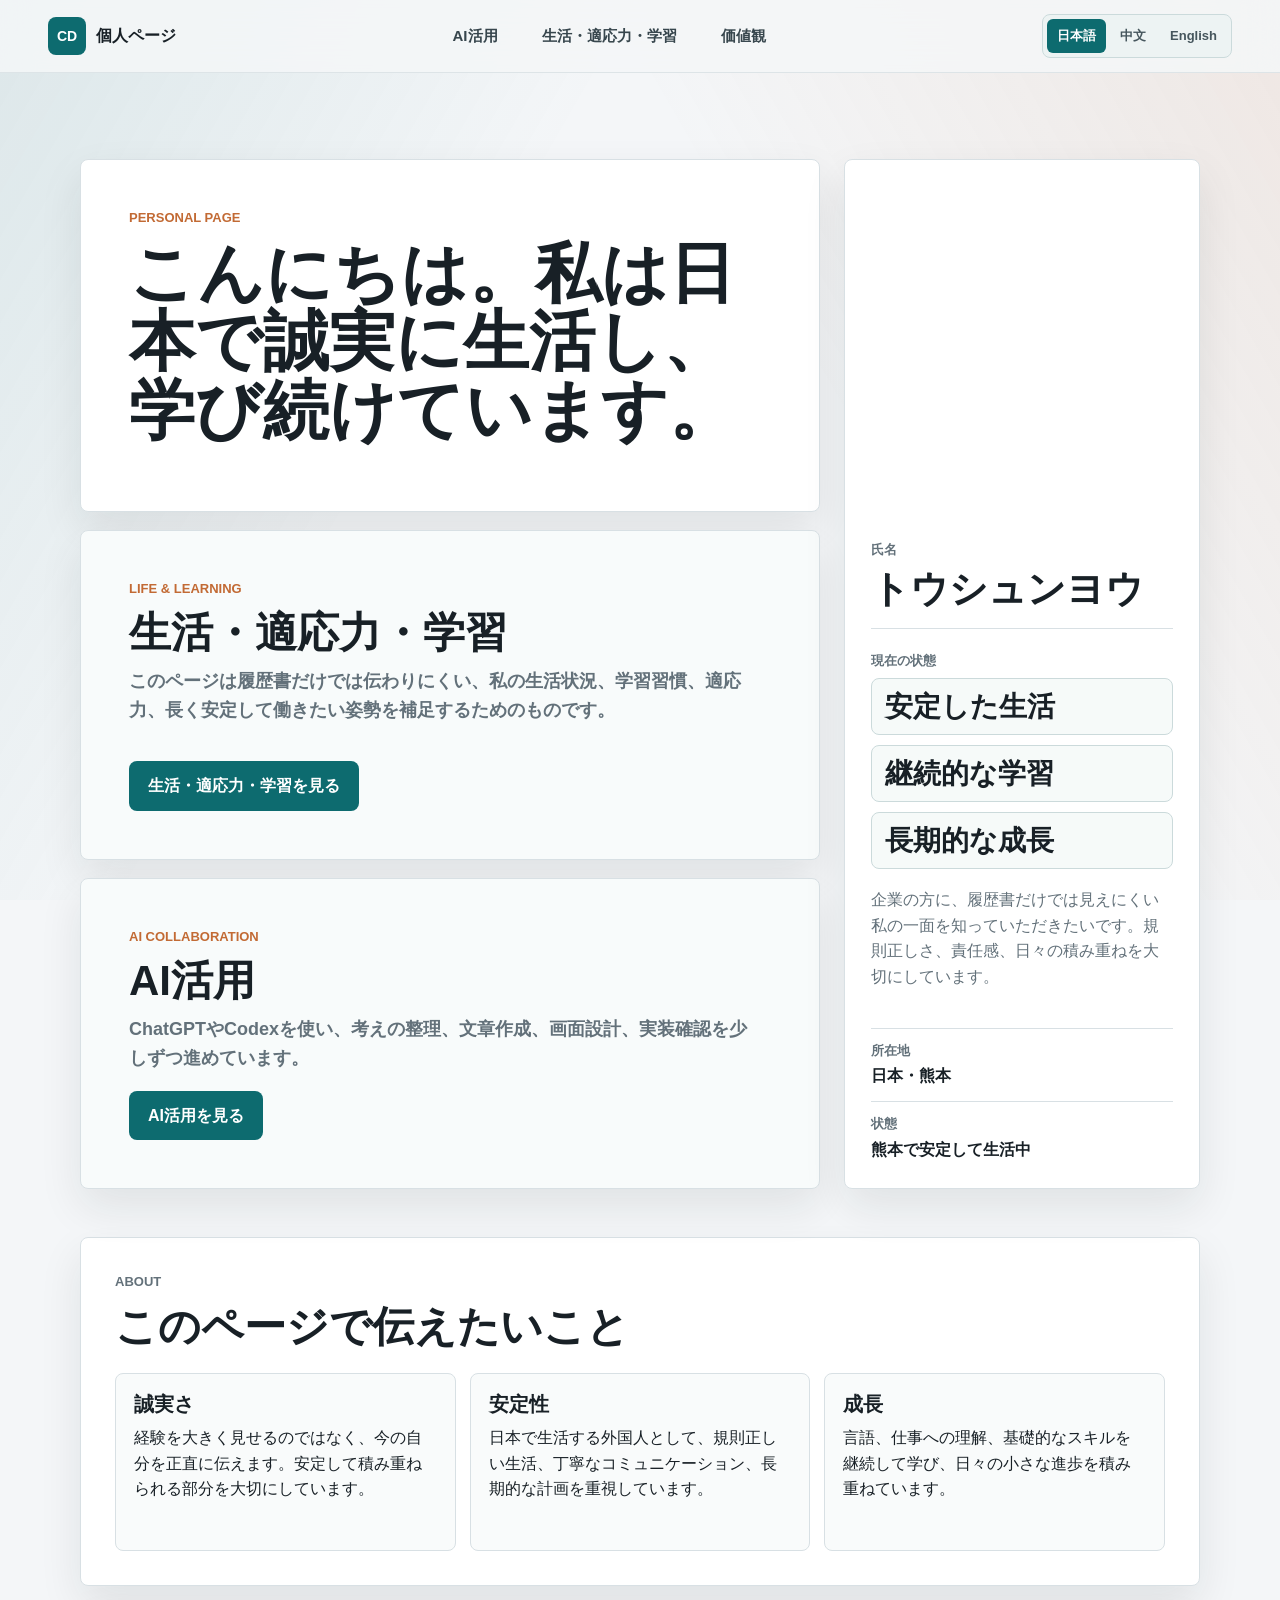
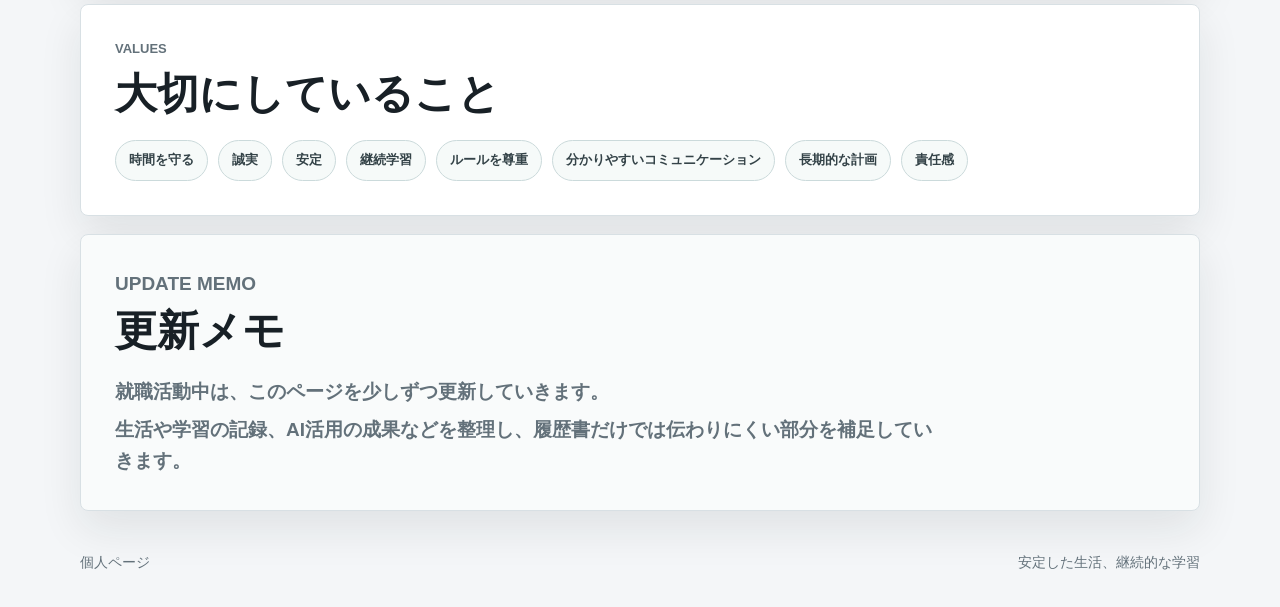
==== commit c64ecb4c: "Split hero intro into separate card" ====
--- a/index.html
+++ b/index.html
@@ -35,16 +35,20 @@
           <div class="hero-content">
             <p class="eyebrow">Personal Page</p>
             <h1 data-i18n="heroTitle">こんにちは。私は日本で誠実に生活し、学び続けています。</h1>
-            <div class="hero-intro-panel">
-              <h2 data-i18n="heroLifeTitle">生活、適応力と学習</h2>
+          </div>
+
+          <article class="hero-life-card" aria-labelledby="hero-life-title">
+            <div>
+              <p class="eyebrow">Life & Learning</p>
+              <h2 id="hero-life-title" data-i18n="heroLifeTitle">生活・適応力・学習</h2>
               <p class="hero-copy" data-i18n="heroCopy">
                 このページは履歴書だけでは伝わりにくい、私の生活状況、学習習慣、適応力、長く安定して働きたい姿勢を補足するためのものです。
               </p>
-              <div class="hero-actions" aria-label="主な操作" data-i18n-attr="aria-label:heroActionsAria">
-                <a class="button primary" href="./life-learning.html" data-i18n="heroPrimary">生活、適応力と学習を見る</a>
-              </div>
             </div>
-          </div>
+            <div class="hero-actions" aria-label="主な操作" data-i18n-attr="aria-label:heroActionsAria">
+              <a class="button primary" href="./life-learning.html" data-i18n="heroPrimary">生活・適応力・学習を見る</a>
+            </div>
+          </article>
 
           <article class="hero-ai-card" aria-labelledby="hero-ai-title">
             <div>
--- a/style.css
+++ b/style.css
@@ -89,7 +89,7 @@
 }
 
 .nav {
-  gap: clamp(14px, 3vw, 28px);
+  gap: clamp(18px, 4vw, 44px);
   color: #37464d;
   font-size: 15px;
   font-weight: 750;
@@ -150,6 +150,7 @@
 }
 
 .hero-content,
+.hero-life-card,
 .hero-ai-card {
   display: grid;
   padding: clamp(22px, 5vw, 48px);
@@ -161,25 +162,21 @@
 
 .hero-content {
   align-content: center;
-  min-height: 348px;
-}
-
-.hero-intro-panel {
-  margin-top: 22px;
-  padding-top: 22px;
-  border-top: 1px solid var(--line);
-}
-
-.hero-intro-panel h2 {
-  margin-bottom: 10px;
-  font-size: clamp(28px, 3.8vw, 44px);
-}
-
+  min-height: 320px;
+}
+
+.hero-life-card,
 .hero-ai-card {
   align-content: center;
   gap: 18px;
   min-height: 190px;
   background: #f8fbfb;
+}
+
+.hero-life-card h2,
+.hero-ai-card h2 {
+  margin-bottom: 10px;
+  font-size: clamp(28px, 3.4vw, 42px);
 }
 
 .eyebrow {
@@ -223,11 +220,7 @@
   font-size: clamp(17px, 2vw, 20px);
 }
 
-.hero-ai-card h2 {
-  margin-bottom: 10px;
-  font-size: clamp(28px, 3.4vw, 42px);
-}
-
+.hero-life-card p:not(.eyebrow),
 .hero-ai-card p:not(.eyebrow) {
   max-width: 620px;
   margin-bottom: 0;
@@ -236,6 +229,7 @@
   font-weight: 750;
 }
 
+.hero-life-card .button,
 .hero-ai-card .button {
   justify-self: start;
 }
@@ -686,6 +680,7 @@
   }
 
   .hero-content,
+  .hero-life-card,
   .hero-ai-card,
   .profile-panel,
   .section {
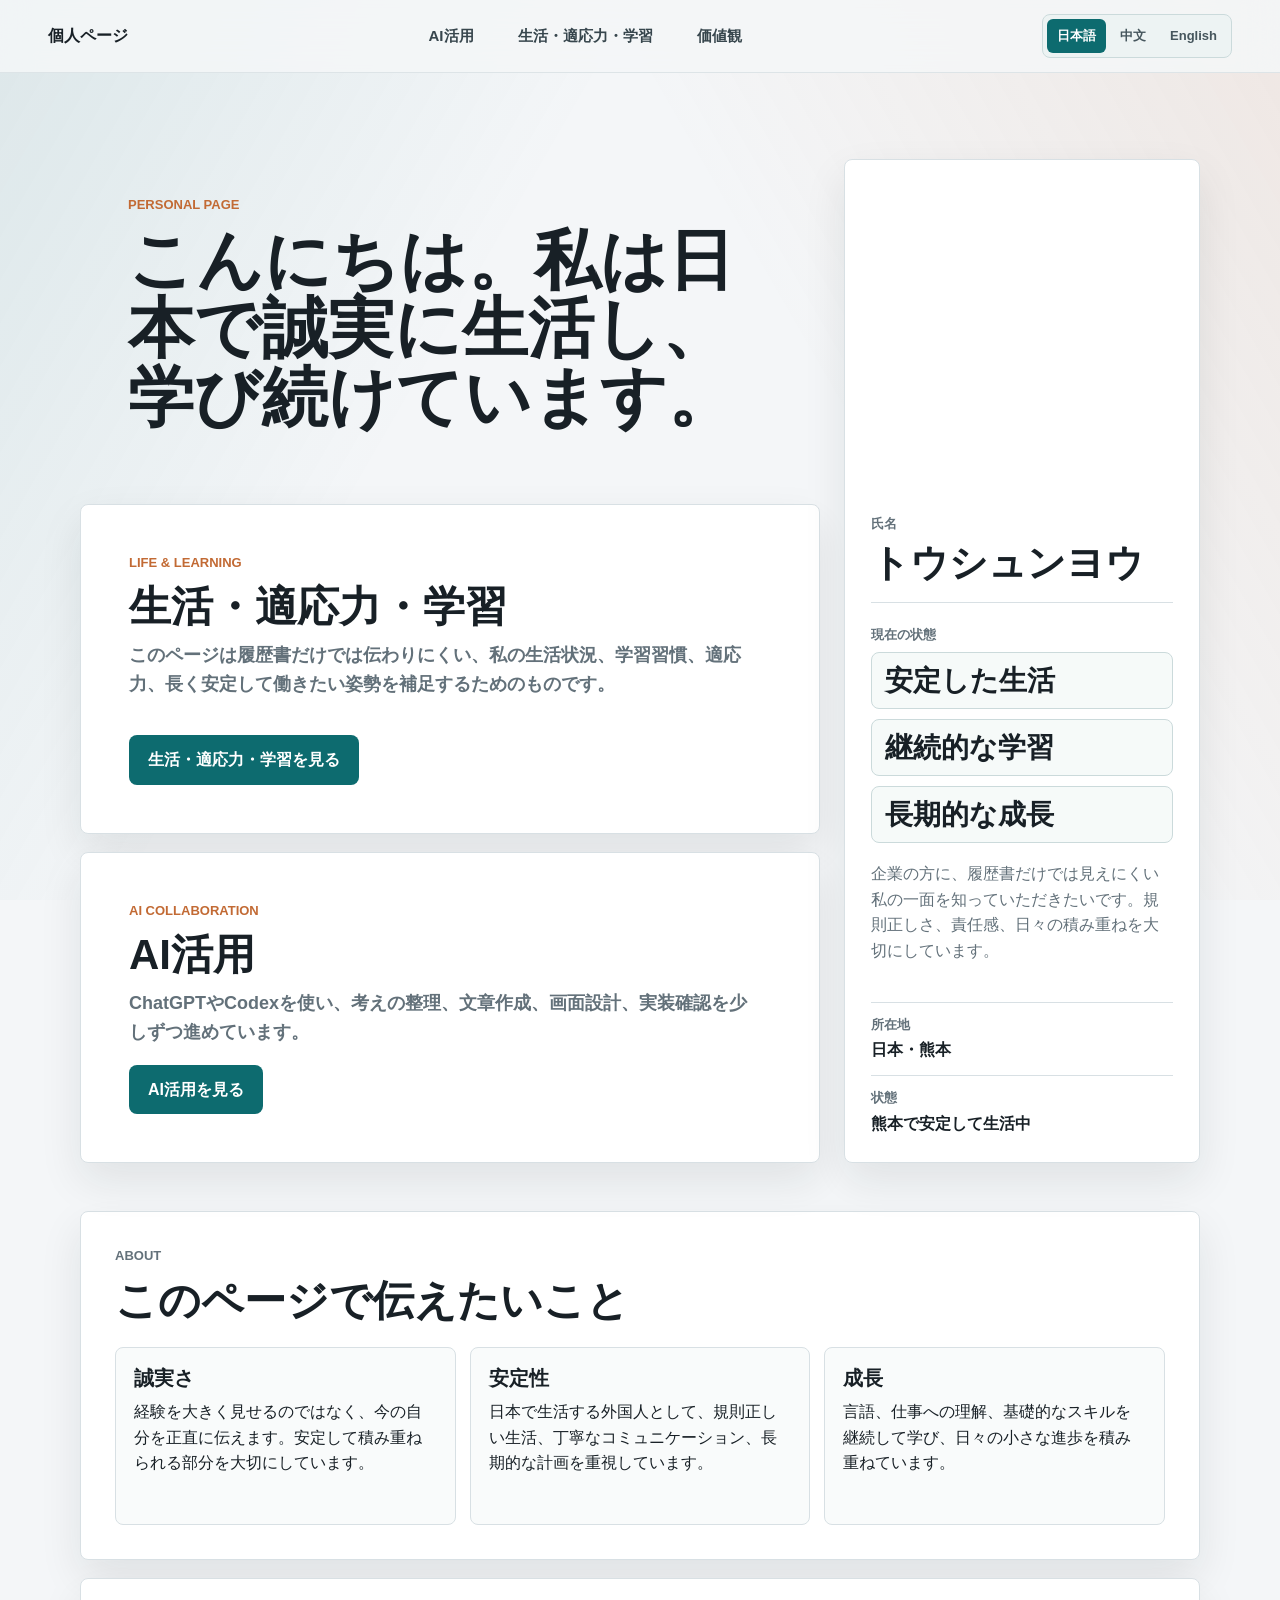
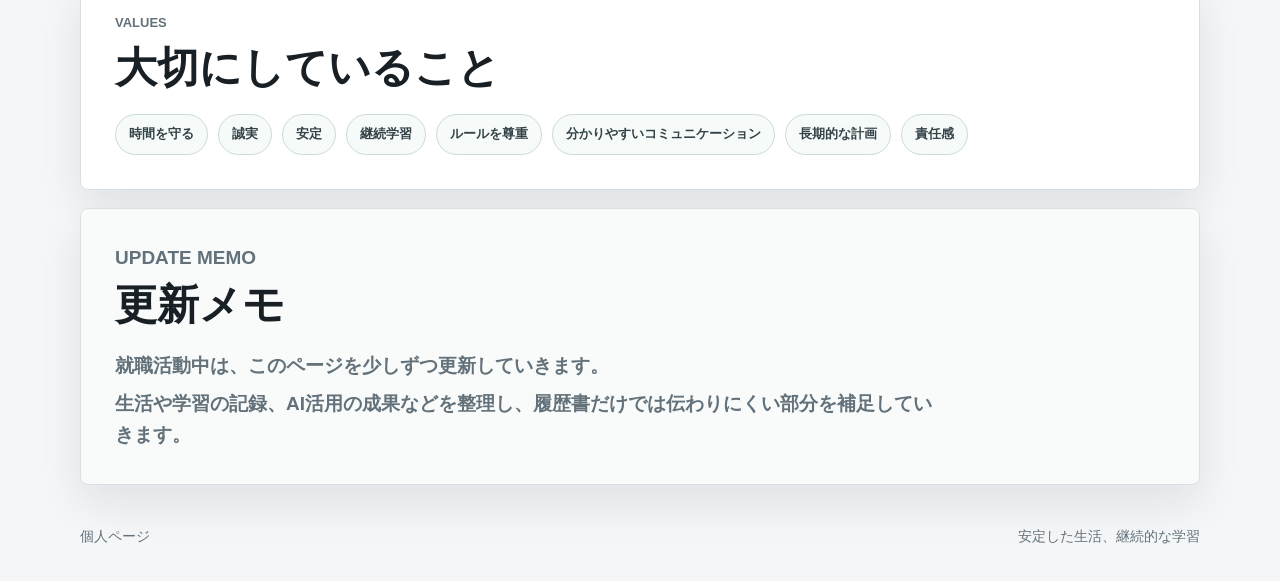
==== commit 613f19ff: "Remove brand initials" ====
--- a/index.html
+++ b/index.html
@@ -14,7 +14,6 @@
   <body>
     <header class="site-header">
       <a class="brand" href="#top" aria-label="トップへ戻る" data-i18n-attr="aria-label:brandAria">
-        <span class="brand-mark">CD</span>
         <span data-i18n="brand">個人ページ</span>
       </a>
       <nav class="nav" aria-label="ページ内ナビゲーション" data-i18n-attr="aria-label:navAria">
--- a/style.css
+++ b/style.css
@@ -76,18 +76,6 @@
   font-weight: 800;
 }
 
-.brand-mark {
-  display: grid;
-  width: 38px;
-  height: 38px;
-  place-items: center;
-  color: #fff;
-  background: var(--brand);
-  border-radius: 8px;
-  font-size: 14px;
-  letter-spacing: 0;
-}
-
 .nav {
   gap: clamp(18px, 4vw, 44px);
   color: #37464d;
@@ -149,7 +137,6 @@
   gap: 18px;
 }
 
-.hero-content,
 .hero-life-card,
 .hero-ai-card {
   display: grid;
@@ -161,8 +148,10 @@
 }
 
 .hero-content {
+  display: grid;
   align-content: center;
   min-height: 320px;
+  padding: clamp(12px, 4vw, 36px) clamp(12px, 5vw, 48px);
 }
 
 .hero-life-card,
@@ -170,7 +159,7 @@
   align-content: center;
   gap: 18px;
   min-height: 190px;
-  background: #f8fbfb;
+  background: var(--surface);
 }
 
 .hero-life-card h2,
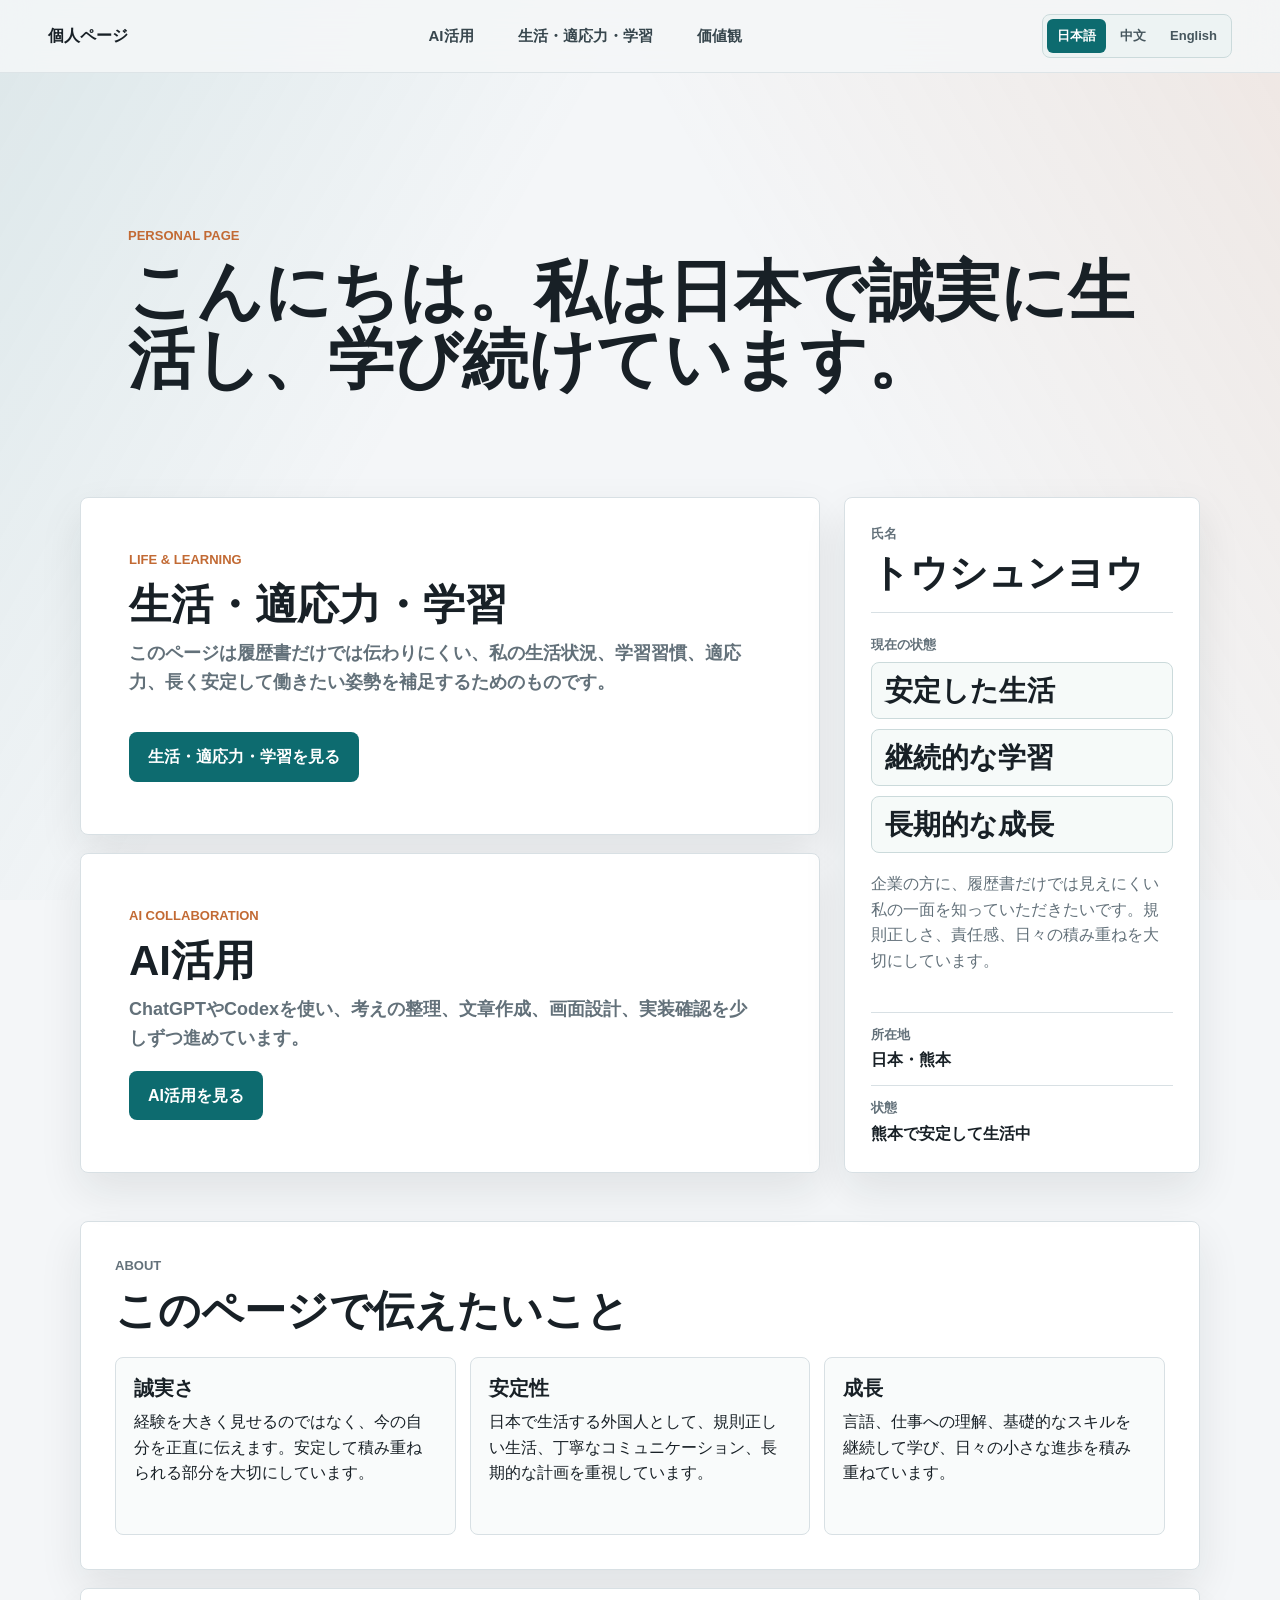
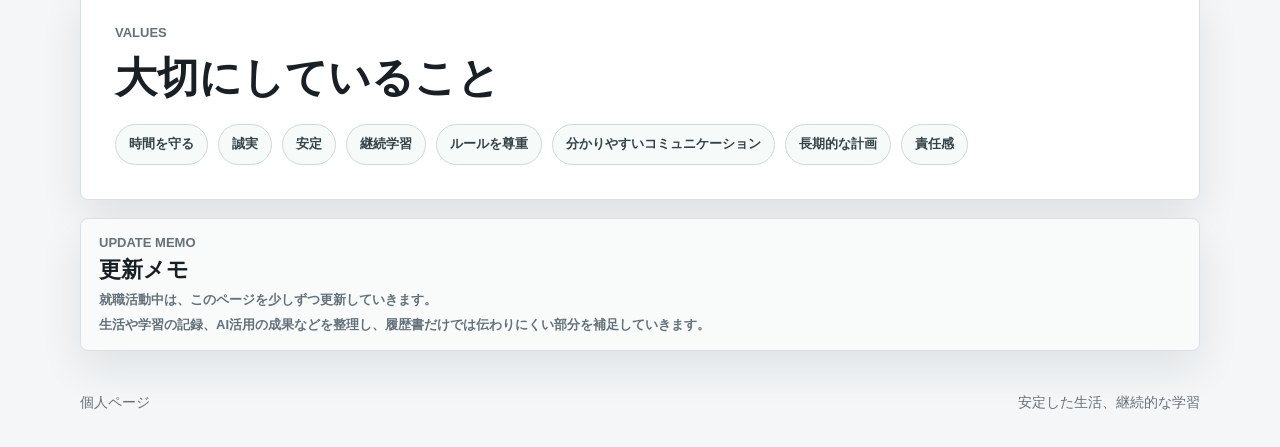
==== commit f63b999a: "Polish public viewing mode" ====
--- a/index.html
+++ b/index.html
@@ -148,6 +148,6 @@
       <span data-i18n="footerRight">安定した生活、継続的な学習</span>
     </footer>
 
-    <script src="./app.js"></script>
+    <script src="./app.js?v=20260703-public-view"></script>
   </body>
 </html>
--- a/style.css
+++ b/style.css
@@ -126,15 +126,13 @@
 .hero {
   display: grid;
   grid-template-columns: minmax(0, 1.35fr) minmax(300px, 0.65fr);
-  gap: 24px;
+  gap: 18px 24px;
   align-items: stretch;
   padding: clamp(34px, 8vw, 86px) 0 30px;
 }
 
 .hero-stack {
-  display: grid;
-  grid-template-rows: minmax(0, 1.35fr) auto;
-  gap: 18px;
+  display: contents;
 }
 
 .hero-life-card,
@@ -148,10 +146,21 @@
 }
 
 .hero-content {
+  grid-column: 1 / -1;
   display: grid;
   align-content: center;
   min-height: 320px;
   padding: clamp(12px, 4vw, 36px) clamp(12px, 5vw, 48px);
+}
+
+.hero-life-card {
+  grid-column: 1;
+  grid-row: 2;
+}
+
+.hero-ai-card {
+  grid-column: 1;
+  grid-row: 3;
 }
 
 .hero-life-card,
@@ -185,7 +194,7 @@
 }
 
 h1 {
-  max-width: 760px;
+  max-width: 1040px;
   margin-bottom: 18px;
   font-size: clamp(38px, 6vw, 66px);
   line-height: 1.04;
@@ -270,7 +279,9 @@
 
 .profile-panel {
   display: grid;
-  align-content: end;
+  grid-column: 2;
+  grid-row: 2 / span 2;
+  align-content: start;
   gap: 22px;
   padding: 26px;
 }
@@ -374,6 +385,25 @@
 
 .detail-section {
   margin-top: 18px;
+  padding: clamp(16px, 3vw, 24px);
+}
+
+.detail-section .section-heading {
+  margin-bottom: 14px;
+}
+
+.detail-section h2 {
+  margin-bottom: 6px;
+  font-size: clamp(20px, 2.6vw, 28px);
+}
+
+.detail-section .eyebrow {
+  margin-bottom: 6px;
+  font-size: 12px;
+}
+
+.detail-section #lastUpdated {
+  font-size: 13px;
 }
 
 .section-heading {
@@ -417,19 +447,60 @@
 
 .detail-list {
   display: grid;
+  gap: 10px;
+}
+
+.detail-list article {
+  padding: 14px 16px;
+  background: #f9fbfb;
+  border: 1px solid var(--line);
+  border-radius: 8px;
+}
+
+.entry-list {
   gap: 14px;
 }
 
-.detail-list article {
-  padding: 20px;
+.entry-card {
+  display: grid;
+  gap: 8px;
+  padding: 18px;
   background: #f9fbfb;
   border: 1px solid var(--line);
   border-radius: 8px;
+  transition:
+    border-color 160ms ease,
+    box-shadow 160ms ease,
+    transform 160ms ease;
+}
+
+.entry-card:hover {
+  border-color: #bed2d0;
+  box-shadow: 0 12px 28px rgba(24, 32, 38, 0.08);
+  transform: translateY(-1px);
+}
+
+.entry-card span {
+  justify-self: start;
+  margin-top: 4px;
+  padding: 8px 12px;
+  color: var(--brand-dark);
+  background: #eef7f5;
+  border: 1px solid #bed2d0;
+  border-radius: 8px;
+  font-size: 13px;
+  font-weight: 900;
+}
+
+.detail-list h3 {
+  margin-bottom: 6px;
+  font-size: 17px;
 }
 
 .detail-list p {
   margin-bottom: 0;
   color: var(--muted);
+  font-size: 14px;
 }
 
 .media-grid {
@@ -500,6 +571,254 @@
     #eef5ef;
 }
 
+.note-page {
+  max-width: 1040px;
+}
+
+.note-hero h1 {
+  max-width: 780px;
+}
+
+.note-editor {
+  margin-top: 18px;
+}
+
+.editor-help {
+  max-width: 720px;
+  margin: 8px 0 0;
+  color: var(--muted);
+  font-size: 13px;
+  font-weight: 800;
+}
+
+.editor-actions {
+  display: flex;
+  flex-wrap: wrap;
+  gap: 10px;
+  justify-content: flex-end;
+}
+
+.import-button {
+  cursor: pointer;
+}
+
+#import-notes,
+#ai-import-note {
+  position: absolute;
+  width: 1px;
+  height: 1px;
+  overflow: hidden;
+  opacity: 0;
+  pointer-events: none;
+}
+
+.note-list {
+  display: grid;
+  gap: 14px;
+}
+
+.note-card {
+  display: grid;
+  grid-template-columns: minmax(260px, 380px) 1fr;
+  gap: 12px 18px;
+  padding: 16px;
+  background: #f9fbfb;
+  border: 1px solid var(--line);
+  border-radius: 8px;
+}
+
+.note-card-view {
+  align-items: start;
+  background: var(--surface);
+}
+
+.note-display-content {
+  display: grid;
+  gap: 12px;
+}
+
+.note-display-content h3 {
+  margin: 0;
+  font-size: clamp(24px, 3vw, 38px);
+}
+
+.note-display-body {
+  display: grid;
+  gap: 10px;
+}
+
+.note-display-body p {
+  margin: 0;
+  color: var(--muted);
+  font-size: clamp(17px, 1.7vw, 22px);
+  font-weight: 750;
+  line-height: 1.8;
+}
+
+.note-image-box {
+  display: grid;
+  grid-row: span 6;
+  min-height: 180px;
+  place-items: center;
+  overflow: hidden;
+  color: var(--muted);
+  background:
+    linear-gradient(135deg, rgba(13, 107, 111, 0.14), rgba(73, 111, 159, 0.14)),
+    #edf4f4;
+  border: 1px dashed #bed2d0;
+  border-radius: 8px;
+  font-size: 14px;
+  font-weight: 900;
+}
+
+.note-image-box.has-images {
+  grid-template-columns: repeat(2, minmax(0, 1fr));
+  align-content: start;
+  gap: 8px;
+  padding: 8px;
+  place-items: stretch;
+}
+
+.note-image-box.image-count-1 {
+  grid-template-columns: 1fr;
+  min-height: 260px;
+}
+
+.note-image-box.image-count-2 {
+  grid-template-columns: repeat(2, minmax(0, 1fr));
+  min-height: 210px;
+}
+
+.note-image-box.image-count-3 {
+  grid-template-columns: repeat(2, minmax(0, 1fr));
+  min-height: 300px;
+}
+
+.note-image-box.image-count-3 .note-image-item:first-child {
+  grid-column: 1 / -1;
+  min-height: 180px;
+}
+
+.note-image-box.image-count-4 {
+  min-height: 300px;
+}
+
+.note-image-item {
+  position: relative;
+  min-height: 132px;
+  overflow: hidden;
+  background: var(--surface);
+  border-radius: 7px;
+}
+
+.note-image-box.image-count-1 .note-image-item {
+  min-height: 244px;
+}
+
+.note-image-box.image-count-2 .note-image-item {
+  min-height: 194px;
+}
+
+.note-image-item img {
+  width: 100%;
+  height: 100%;
+  object-fit: cover;
+}
+
+.note-image-item button {
+  position: absolute;
+  top: 8px;
+  right: 8px;
+  min-height: 30px;
+  padding: 5px 9px;
+  color: #fff;
+  background: rgba(24, 32, 38, 0.76);
+  border: 0;
+  border-radius: 7px;
+  cursor: pointer;
+  font-size: 12px;
+  font-weight: 900;
+}
+
+.note-image-item button:hover {
+  background: rgba(24, 32, 38, 0.9);
+}
+
+.note-card label {
+  color: var(--muted);
+  font-size: 13px;
+  font-weight: 900;
+}
+
+.note-card input[type="text"],
+.note-card textarea {
+  width: 100%;
+  padding: 11px 12px;
+  color: var(--text);
+  background: var(--surface);
+  border: 1px solid var(--line);
+  border-radius: 8px;
+  font: inherit;
+  font-weight: 750;
+}
+
+.note-card textarea {
+  resize: vertical;
+}
+
+.ai-edit-card {
+  display: grid;
+  gap: 10px;
+  padding: 16px;
+  background: #f9fbfb;
+  border: 1px solid var(--line);
+  border-radius: 8px;
+}
+
+.ai-edit-card label {
+  color: var(--muted);
+  font-size: 13px;
+  font-weight: 900;
+}
+
+.ai-edit-card textarea {
+  width: 100%;
+  padding: 12px;
+  color: var(--text);
+  background: var(--surface);
+  border: 1px solid var(--line);
+  border-radius: 8px;
+  font: inherit;
+  font-weight: 750;
+  resize: vertical;
+}
+
+.note-card input[type="file"] {
+  color: var(--muted);
+  font-size: 14px;
+  font-weight: 800;
+}
+
+.note-actions {
+  display: flex;
+  flex-wrap: wrap;
+  gap: 10px;
+}
+
+.empty-note,
+.save-status {
+  margin: 0;
+  color: var(--muted);
+  font-weight: 800;
+}
+
+.save-status {
+  min-height: 24px;
+  margin-top: 12px;
+  color: var(--brand-dark);
+  font-size: 13px;
+}
+
 .ai-copy {
   display: grid;
   gap: 14px;
@@ -538,14 +857,25 @@
 }
 
 .update-section {
+  margin-top: 14px;
+  padding: 14px 18px;
   background: #f9fbfb;
 }
 
+.update-section .section-heading {
+  margin-bottom: 8px;
+}
+
+.update-section h2 {
+  margin-bottom: 4px;
+  font-size: clamp(16px, 2.2vw, 22px);
+}
+
 .update-section p {
-  max-width: 820px;
-  margin-bottom: 8px;
-  color: var(--muted);
-  font-size: clamp(16px, 2vw, 19px);
+  max-width: 720px;
+  margin-bottom: 4px;
+  color: var(--muted);
+  font-size: 13px;
   font-weight: 750;
 }
 
@@ -610,11 +940,15 @@
   }
 
   .hero-content {
+    grid-column: auto;
     min-height: auto;
   }
 
-  .hero-stack {
-    grid-template-rows: auto;
+  .hero-life-card,
+  .hero-ai-card,
+  .profile-panel {
+    grid-column: auto;
+    grid-row: auto;
   }
 
   .hero-ai-card {
@@ -631,6 +965,14 @@
 
   .media-grid {
     grid-template-columns: 1fr;
+  }
+
+  .note-card {
+    grid-template-columns: 1fr;
+  }
+
+  .note-image-box {
+    grid-row: auto;
   }
 
   .section-heading.split {
